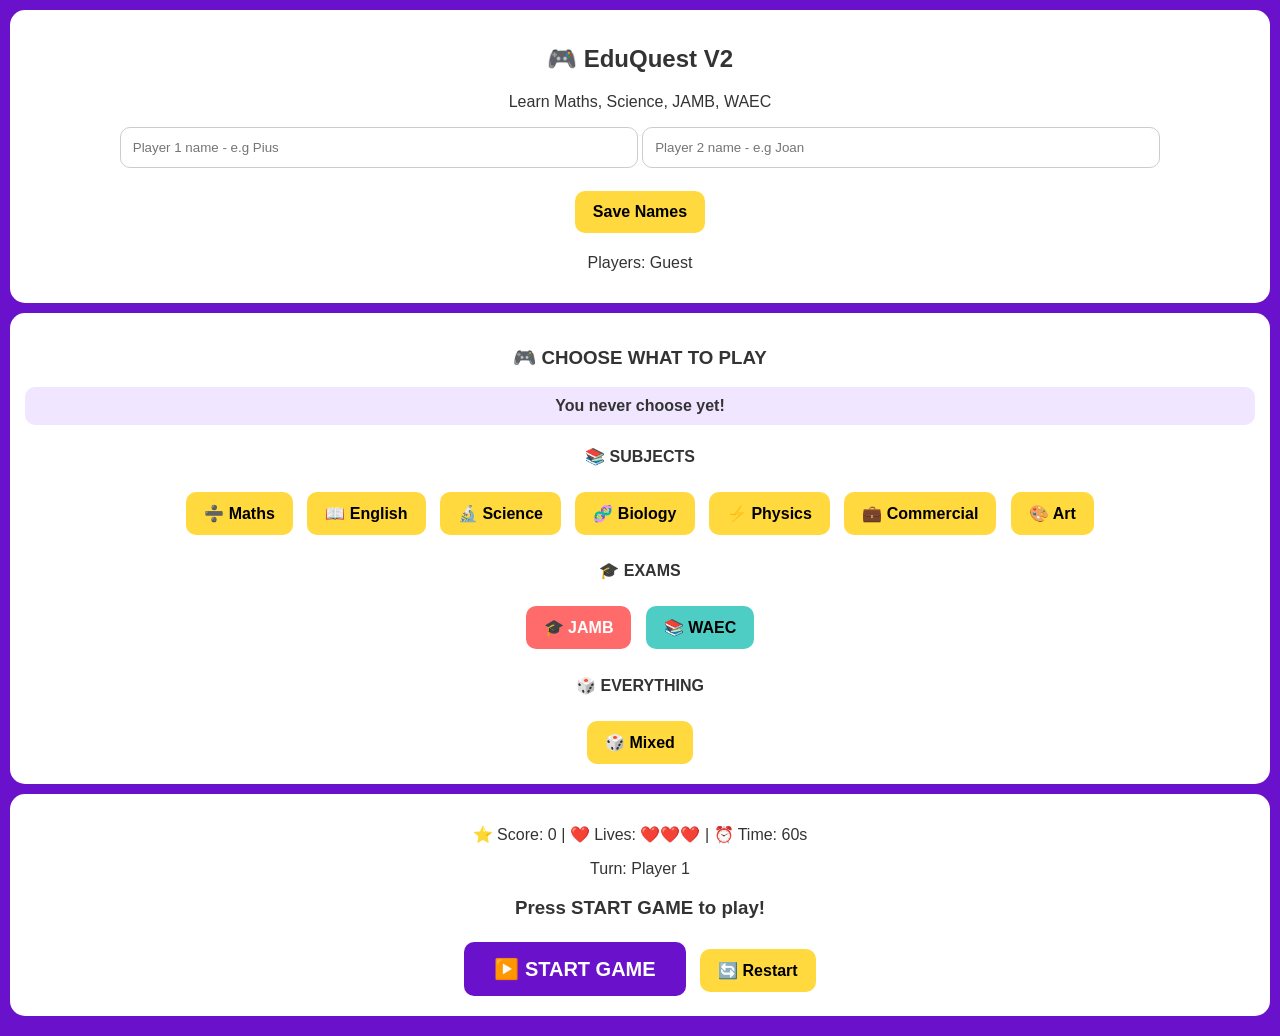
==== index.html @ 866de690 "EduQuest V6 Legend Edition - Pius Cyber" ====
<!DOCTYPE html>
<html>
<head>
<meta charset="UTF-8">
<meta name="viewport" content="width=device-width, initial-scale=1">
<title>EduQuest - JAMB WAEC</title>
<style>
body{font-family:Arial;background:#6a11cb;color:#333;margin:0;padding:10px}
.box{background:white;border-radius:15px;padding:15px;margin-bottom:10px;text-align:center}
button{padding:12px 18px;margin:5px;border:none;border-radius:10px;background:#ffd93d;font-weight:bold;cursor:pointer;font-size:16px}
button:active{transform:scale(0.95)}
#options button{display:block;width:100%;background:#eee}
#options button:hover{background:#ffd93d}
input{padding:12px;border-radius:10px;border:1px solid #ccc;width:40%}
</style>
</head>
<body>

<div class="box">
<h2>🎮 EduQuest V2</h2>
<p>Learn Maths, Science, JAMB, WAEC</p>
<input id="player1Name" placeholder="Player 1 name - e.g Pius">
<input id="player2Name" placeholder="Player 2 name - e.g Joan">
<br><br>
<button onclick="saveNames()">Save Names</button>
<p id="playerDisplay">Players: Guest</p>
</div>

<div class="box">
<h3>🎮 CHOOSE WHAT TO PLAY</h3>
<p id="modeDisplay" style="background:#f0e6ff;padding:10px;border-radius:10px;font-weight:bold;">You never choose yet!</p>
<h4>📚 SUBJECTS</h4>
<button onclick="setMode('maths')">➗ Maths</button>
<button onclick="setMode('english')">📖 English</button>
<button onclick="setMode('science')">🔬 Science</button>
<button onclick="setMode('biology')">🧬 Biology</button>
<button onclick="setMode('physics')">⚡ Physics</button>
<button onclick="setMode('commercial')">💼 Commercial</button>
<button onclick="setMode('art')">🎨 Art</button>
<h4>🎓 EXAMS</h4>
<button onclick="setMode('jamb')" style="background:#ff6b6b;color:white;">🎓 JAMB</button>
<button onclick="setMode('waec')" style="background:#4ecdc4;">📚 WAEC</button>
<h4>🎲 EVERYTHING</h4>
<button onclick="setMode('mixed')">🎲 Mixed</button>
</div>

<div class="box">
<p>⭐ Score: <span id="score">0</span> | ❤️ Lives: <span id="lives">❤️❤️❤️</span> | ⏰ Time: <span id="time">60s</span></p>
<p id="turnInfo">Turn: Player 1</p>
<h3 id="question">Press START GAME to play!</h3>
<div id="options"></div>
<p id="feedback"></p>
<p id="fact"></p>
<p id="gameOver" style="font-weight:bold;color:red;"></p>
<button onclick="startGame()" style="background:#6a11cb;color:white;font-size:20px;padding:15px 30px;">▶️ START GAME</button>
<button onclick="location.reload()">🔄 Restart</button>
</div>

<script>
let mode="mixed", score=0, lives=3, timeLeft=60, timer=null, currentAnswer=null, player="Guest", player2="Player 2";

let bank={
maths:null,
english:[{q:"Past tense of 'go'?",opts:["Went","Goed","Gone","Going"],ans:"Went"}],
science:[{q:"What planet is Red Planet?",opts:["Mars","Venus","Jupiter","Saturn"],ans:"Mars"},{q:"Water formula?",opts:["H2O","CO2","O2","NaCl"],ans:"H2O"}],
biology:[{q:"Powerhouse of cell?",opts:["Mitochondria","Nucleus","Ribosome","Golgi"],ans:"Mitochondria"}],
physics:[{q:"Unit of Force?",opts:["Newton","Watt","Joule","Volt"],ans:"Newton"}],
commercial:[{q:"What is Profit?",opts:["Selling - Cost","Cost - Selling","Cost + Selling","Tax"],ans:"Selling - Cost"}],
art:[{q:"Who painted Mona Lisa?",opts:["Da Vinci","Picasso","Van Gogh","Rembrandt"],ans:"Da Vinci"}],
jamb:[{q:"[JAMB] What is 2 + 2 x 3?",opts:["8","10","12","6"],ans:"8"},{q:"[JAMB] Synonym of Happy?",opts:["Joyful","Sad","Angry","Tired"],ans:"Joyful"},{q:"[JAMB] Capital of Lagos State?",opts:["Ikeja","Lekki","Abuja","Ibadan"],ans:"Ikeja"}],
waec:[{q:"[WAEC] Capital of Nigeria?",opts:["Abuja","Lagos","Kano","Enugu"],ans:"Abuja"},{q:"[WAEC] 10% of 200?",opts:["20","10","30","40"],ans:"20"},{q:"[WAEC] Water formula?",opts:["H2O","CO2","O2","NaCl"],ans:"H2O"}]
};

function saveNames(){
let p1=document.getElementById("player1Name").value.trim();
let p2=document.getElementById("player2Name").value.trim();
if(p1) player=p1;
if(p2) player2=p2;
document.getElementById("playerDisplay").textContent="Players: "+player+" vs "+player2;
alert("Saved! "+player+" vs "+player2);
}

function setMode(m){
mode=m;
document.getElementById("modeDisplay").textContent="You choose: "+m.toUpperCase()+" - Press START GAME now!";
alert("You choose "+m.toUpperCase()+"\nNow press START GAME!");
}

function startGame(){
score=0; lives=3; timeLeft=60;
document.getElementById("score").textContent=score;
document.getElementById("lives").textContent="❤️❤️❤️";
document.getElementById("gameOver").textContent="";
document.getElementById("feedback").textContent="";
clearInterval(timer);
timer=setInterval(()=>{
timeLeft--;
document.getElementById("time").textContent=timeLeft+"s";
if(timeLeft<=0){clearInterval(timer); document.getElementById("gameOver").textContent="Time up! "+player+", Final Score: "+score;}
},1000);
nextQuestion();
}

function nextQuestion(){
let chosen=mode;
if(mode==="mixed"){
let keys=["science","biology","english","physics","commercial","art","jamb","waec","maths"];
chosen=keys[Math.floor(Math.random()*keys.length)];
}
if(chosen==="maths"){
let a=Math.floor(Math.random()*10)+1, b=Math.floor(Math.random()*10)+1;
let ans=a+b;
document.getElementById("question").textContent="[MATHS] What is "+a+" + "+b+" = ?";
showOptions([ans,ans+2,ans-2,ans+5],ans);
}else{
let arr=bank[chosen];
let qData=arr[Math.floor(Math.random()*arr.length)];
document.getElementById("question").textContent=qData.q;
showOptions(qData.opts,qData.ans);
}
}

function showOptions(opts,ans){
currentAnswer=ans;
let html="";
let shuffled=[...opts].sort(()=>Math.random()-0.5);
shuffled.forEach(o=>{
html+="<button onclick=\"checkAnswer('"+o+"')\">"+o+"</button>";
});
document.getElementById("options").innerHTML=html;
}

function checkAnswer(ans){
if(String(ans)===String(currentAnswer)){
score+=10;
document.getElementById("feedback").textContent="Correct "+player+"! +10 🎉";
}else{
lives--;
document.getElementById("feedback").textContent="Wrong! Answer is "+currentAnswer;
document.getElementById("lives").textContent="❤️".repeat(lives);
if(lives<=0){clearInterval(timer); document.getElementById("gameOver").textContent="Game Over! "+player+", Score: "+score; return;}
}
document.getElementById("score").textContent=score;
setTimeout(nextQuestion,800);
}
</script>
</body>
</html>
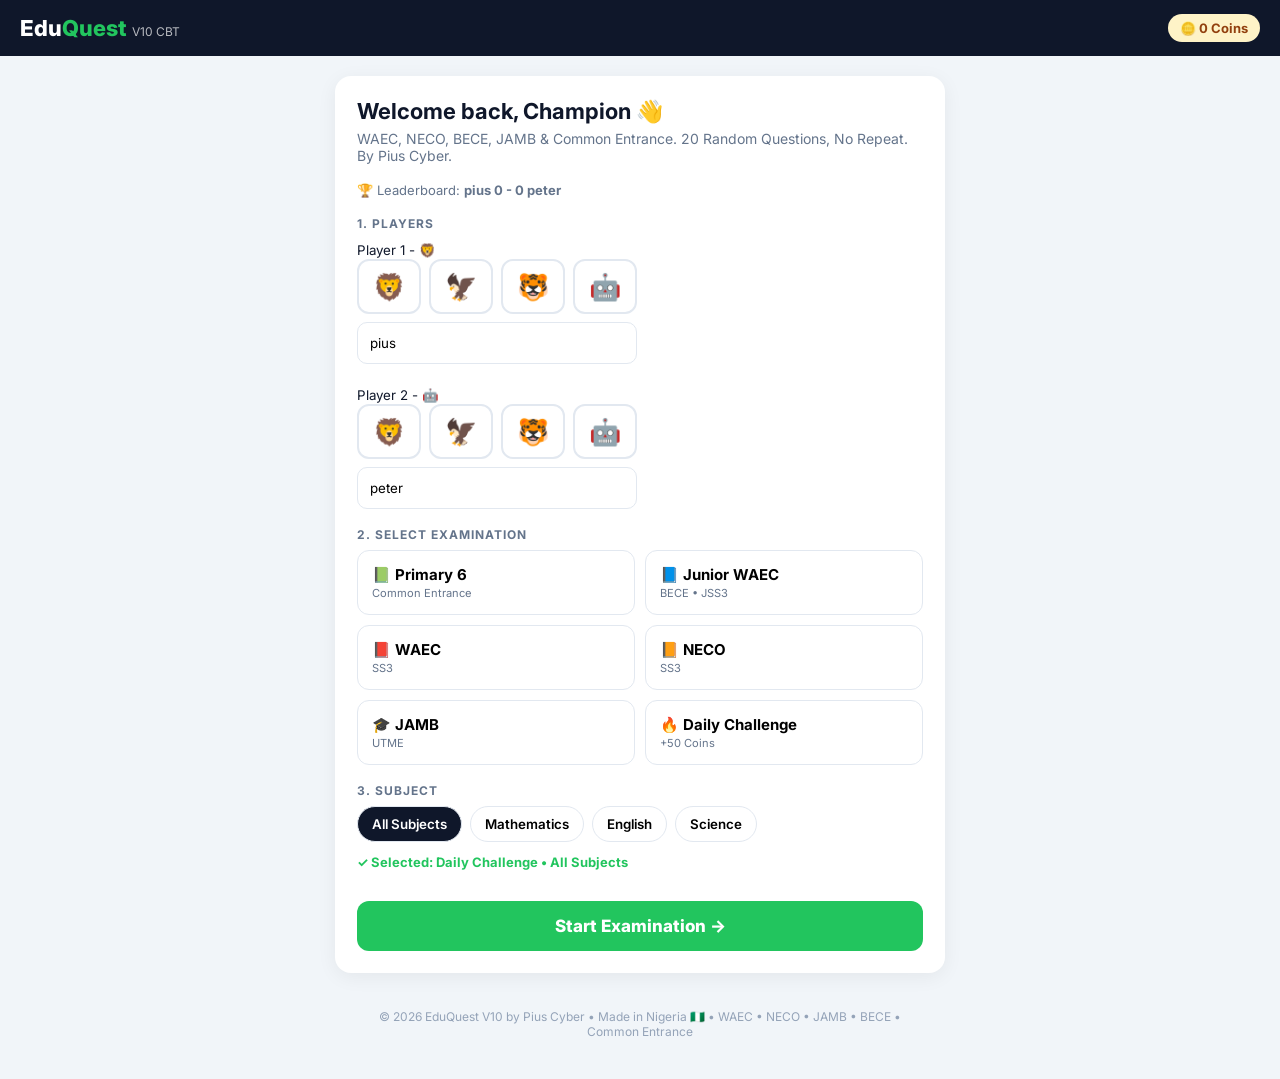
==== commit 4f1439c3: "Update print statement from 'Hello' to 'Goodbye'" ====
--- a/index.html
+++ b/index.html
@@ -1,148 +1,133 @@
 <!DOCTYPE html>
 <html>
 <head>
-<meta charset="UTF-8">
 <meta name="viewport" content="width=device-width, initial-scale=1">
-<title>EduQuest - JAMB WAEC</title>
+<title>EduQuest V10 | Professional CBT - By Pius Cyber</title>
+<link href="https://fonts.googleapis.com/css2?family=Inter:wght@400;600;800&display=swap" rel="stylesheet">
 <style>
-body{font-family:Arial;background:#6a11cb;color:#333;margin:0;padding:10px}
-.box{background:white;border-radius:15px;padding:15px;margin-bottom:10px;text-align:center}
-button{padding:12px 18px;margin:5px;border:none;border-radius:10px;background:#ffd93d;font-weight:bold;cursor:pointer;font-size:16px}
-button:active{transform:scale(0.95)}
-#options button{display:block;width:100%;background:#eee}
-#options button:hover{background:#ffd93d}
-input{padding:12px;border-radius:10px;border:1px solid #ccc;width:40%}
+*{box-sizing:border-box;font-family:'Inter',Arial,sans-serif}
+body{margin:0;background:#F1F5F9;color:#0F172A}
+header{background:#0F172A;color:white;padding:14px 20px;display:flex;justify-content:space-between;align-items:center;position:sticky;top:0}
+.logo{font-weight:800;font-size:22px} .logo span{color:#22C55E}
+.coin{background:#FEF3C7;color:#92400E;padding:6px 12px;border-radius:20px;font-weight:700;font-size:13px}
+.wrap{max-width:640px;margin:20px auto;padding:0 15px}
+.card{background:white;border-radius:16px;padding:22px;box-shadow:0 4px 20px rgba(0,0,0,0.06);margin-bottom:16px}
+h2{margin:0 0 6px;font-size:22px} p.sub{color:#64748B;margin:0 0 18px;font-size:14px}
+.label{font-size:12px;font-weight:700;letter-spacing:1px;color:#64748B;text-transform:uppercase;margin:18px 0 8px}
+.grid{display:grid;grid-template-columns:1fr 1fr;gap:10px}
+.examBtn{border:1px solid #E2E8F0;background:white;padding:14px;border-radius:12px;text-align:left;cursor:pointer}
+.examBtn b{display:block;font-size:15px} .examBtn small{color:#64748B}
+.examBtn.active{border:2px solid #22C55E;background:#F0FDF4}
+.avatarRow{display:flex;gap:8px}
+.avatar{font-size:26px;padding:10px 14px;border:2px solid #E2E8F0;border-radius:12px;background:white;cursor:pointer}
+input{width:100%;padding:12px;border:1px solid #E2E8F0;border-radius:10px;margin-top:8px}
+.subjectBtn{padding:9px 14px;border-radius:20px;border:1px solid #E2E8F0;background:white;cursor:pointer;font-weight:600}
+.subjectBtn.active{background:#0F172A;color:white}
+.startBtn{width:100%;padding:15px;background:#22C55E;color:white;border:none;border-radius:12px;font-size:17px;font-weight:800;cursor:pointer;margin-top:18px}
+.topBar{display:flex;justify-content:space-between;font-weight:700;font-size:14px;background:#0F172A;color:white;padding:12px 16px;border-radius:12px}
+.progress{height:8px;background:#E2E8F0;border-radius:10px;overflow:hidden;margin:14px 0}
+.progress div{height:100%;background:#22C55E;width:0%;transition:0.3s}
+#q{font-size:20px;font-weight:700;line-height:1.4}
+.opt{display:block;width:100%;padding:14px;background:#F8FAFC;border:1.5px solid #CBD5E1;border-radius:12px;margin:8px 0;text-align:left;cursor:pointer;font-size:16px;font-weight:600;color:#0F172A}
+.opt:hover{border-color:#0F172A;background:white}
+.toolBtn{padding:10px 14px;border-radius:10px;border:1px solid #E2E8F0;background:white;font-weight:700;cursor:pointer}
+.shareBtn{width:100%;padding:14px;background:#25D366;color:white;border:none;border-radius:12px;font-weight:800;cursor:pointer}
+.againBtn{width:100%;padding:14px;background:#0F172A;color:white;border:none;border-radius:12px;font-weight:800;cursor:pointer;margin-top:10px}
+.badge{display:inline-block;background:#DCFCE7;color:#166534;padding:6px 12px;border-radius:20px;font-weight:700;font-size:13px}
+.footer{text-align:center;color:#94A3B8;font-size:12px;padding:20px}
 </style>
 </head>
 <body>
-
-<div class="box">
-<h2>🎮 EduQuest V2</h2>
-<p>Learn Maths, Science, JAMB, WAEC</p>
-<input id="player1Name" placeholder="Player 1 name - e.g Pius">
-<input id="player2Name" placeholder="Player 2 name - e.g Joan">
-<br><br>
-<button onclick="saveNames()">Save Names</button>
-<p id="playerDisplay">Players: Guest</p>
+<header><div class="logo">Edu<span>Quest</span> <small style="font-weight:400;font-size:12px;opacity:0.7">V10 CBT</small></div><div class="coin">🪙 <span id="coins">0</span> Coins</div></header>
+<div class="wrap">
+<div class="card" id="setup">
+<h2>Welcome back, Champion 👋</h2>
+<p class="sub">WAEC, NECO, BECE, JAMB & Common Entrance. 20 Random Questions, No Repeat. By Pius Cyber.</p>
+<p style="font-size:13px;color:#64748B">🏆 Leaderboard: <b id="board"></b></p>
+<div class="label">1. Players</div>
+<div style="display:flex;gap:20px;flex-wrap:wrap">
+<div><small>Player 1 - <span id="av1">🦁</span></small><div class="avatarRow"><button class="avatar" onclick="pickAvatar(1,'🦁',this)">🦁</button><button class="avatar" onclick="pickAvatar(1,'🦅',this)">🦅</button><button class="avatar" onclick="pickAvatar(1,'🐯',this)">🐯</button><button class="avatar" onclick="pickAvatar(1,'🤖',this)">🤖</button></div><input id="p1" value="pius"></div>
+<div><small>Player 2 - <span id="av2">🤖</span></small><div class="avatarRow"><button class="avatar" onclick="pickAvatar(2,'🦁',this)">🦁</button><button class="avatar" onclick="pickAvatar(2,'🦅',this)">🦅</button><button class="avatar" onclick="pickAvatar(2,'🐯',this)">🐯</button><button class="avatar" onclick="pickAvatar(2,'🤖',this)">🤖</button></div><input id="p2" value="peter"></div>
 </div>
-
-<div class="box">
-<h3>🎮 CHOOSE WHAT TO PLAY</h3>
-<p id="modeDisplay" style="background:#f0e6ff;padding:10px;border-radius:10px;font-weight:bold;">You never choose yet!</p>
-<h4>📚 SUBJECTS</h4>
-<button onclick="setMode('maths')">➗ Maths</button>
-<button onclick="setMode('english')">📖 English</button>
-<button onclick="setMode('science')">🔬 Science</button>
-<button onclick="setMode('biology')">🧬 Biology</button>
-<button onclick="setMode('physics')">⚡ Physics</button>
-<button onclick="setMode('commercial')">💼 Commercial</button>
-<button onclick="setMode('art')">🎨 Art</button>
-<h4>🎓 EXAMS</h4>
-<button onclick="setMode('jamb')" style="background:#ff6b6b;color:white;">🎓 JAMB</button>
-<button onclick="setMode('waec')" style="background:#4ecdc4;">📚 WAEC</button>
-<h4>🎲 EVERYTHING</h4>
-<button onclick="setMode('mixed')">🎲 Mixed</button>
+<div class="label">2. Select Examination</div>
+<div class="grid">
+<button class="examBtn" onclick="setExam('primary',this)"><b>📗 Primary 6</b><small>Common Entrance</small></button>
+<button class="examBtn" onclick="setExam('junior',this)"><b>📘 Junior WAEC</b><small>BECE • JSS3</small></button>
+<button class="examBtn" onclick="setExam('waec',this)"><b>📕 WAEC</b><small>SS3</small></button>
+<button class="examBtn" onclick="setExam('neco',this)"><b>📙 NECO</b><small>SS3</small></button>
+<button class="examBtn" onclick="setExam('jamb',this)"><b>🎓 JAMB</b><small>UTME</small></button>
+<button class="examBtn" onclick="setExam('daily',this)"><b>🔥 Daily Challenge</b><small>+50 Coins</small></button>
 </div>
-
-<div class="box">
-<p>⭐ Score: <span id="score">0</span> | ❤️ Lives: <span id="lives">❤️❤️❤️</span> | ⏰ Time: <span id="time">60s</span></p>
-<p id="turnInfo">Turn: Player 1</p>
-<h3 id="question">Press START GAME to play!</h3>
-<div id="options"></div>
-<p id="feedback"></p>
-<p id="fact"></p>
-<p id="gameOver" style="font-weight:bold;color:red;"></p>
-<button onclick="startGame()" style="background:#6a11cb;color:white;font-size:20px;padding:15px 30px;">▶️ START GAME</button>
-<button onclick="location.reload()">🔄 Restart</button>
+<div class="label">3. Subject</div>
+<div style="display:flex;gap:8px;flex-wrap:wrap"><button class="subjectBtn active" onclick="setSub('Mixed',this)">All Subjects</button><button class="subjectBtn" onclick="setSub('Maths',this)">Mathematics</button><button class="subjectBtn" onclick="setSub('English',this)">English</button><button class="subjectBtn" onclick="setSub('Science',this)">Science</button></div>
+<p id="modeTxt" style="font-size:13px;color:#22C55E;font-weight:700;margin-top:12px">✓ Selected: Daily Challenge • All Subjects</p>
+<button class="startBtn" onclick="startGame()">Start Examination →</button>
 </div>
-
+<div class="card" id="game" style="display:none">
+<div class="topBar"><span id="topInfo"></span><span>⏰ <span id="timer">60</span></span></div>
+<div class="progress"><div id="prog"></div></div>
+<p style="display:flex;justify-content:space-between;font-size:13px;color:#64748B"><span>❤️ Lives: <b id="lives">3</b></span><span>Score: <b id="score">0</b></span><span>Turn: <b id="turnTxt"></b></span></p>
+<p id="q"></p><div id="opts"></div>
+<div style="display:flex;gap:8px;margin-top:12px"><button class="toolBtn" onclick="buyLife()">🪙 Buy Life (30)</button><button class="toolBtn" onclick="use5050()">⚡ 50/50 (10)</button></div>
+</div>
+<div class="card" id="over" style="display:none;text-align:center">
+<span class="badge" id="examBadge">RESULT</span>
+<h2 style="margin-top:14px">Examination Complete</h2>
+<p id="finalScore" style="font-size:16px"></p>
+<p id="examResult" style="font-weight:800;font-size:18px"></p>
+<p id="gradeDetail" style="color:#64748B;font-size:14px"></p>
+<button class="shareBtn" onclick="shareScore()">📱 Share Result on WhatsApp</button>
+<button class="againBtn" onclick="location.reload()">↺ Take Another Exam</button>
+</div>
+<div class="footer">© 2026 EduQuest V10 by Pius Cyber • Made in Nigeria 🇳🇬 • WAEC • NECO • JAMB • BECE • Common Entrance</div>
+</div>
 <script>
-let mode="mixed", score=0, lives=3, timeLeft=60, timer=null, currentAnswer=null, player="Guest", player2="Player 2";
-
-let bank={
-maths:null,
-english:[{q:"Past tense of 'go'?",opts:["Went","Goed","Gone","Going"],ans:"Went"}],
-science:[{q:"What planet is Red Planet?",opts:["Mars","Venus","Jupiter","Saturn"],ans:"Mars"},{q:"Water formula?",opts:["H2O","CO2","O2","NaCl"],ans:"H2O"}],
-biology:[{q:"Powerhouse of cell?",opts:["Mitochondria","Nucleus","Ribosome","Golgi"],ans:"Mitochondria"}],
-physics:[{q:"Unit of Force?",opts:["Newton","Watt","Joule","Volt"],ans:"Newton"}],
-commercial:[{q:"What is Profit?",opts:["Selling - Cost","Cost - Selling","Cost + Selling","Tax"],ans:"Selling - Cost"}],
-art:[{q:"Who painted Mona Lisa?",opts:["Da Vinci","Picasso","Van Gogh","Rembrandt"],ans:"Da Vinci"}],
-jamb:[{q:"[JAMB] What is 2 + 2 x 3?",opts:["8","10","12","6"],ans:"8"},{q:"[JAMB] Synonym of Happy?",opts:["Joyful","Sad","Angry","Tired"],ans:"Joyful"},{q:"[JAMB] Capital of Lagos State?",opts:["Ikeja","Lekki","Abuja","Ibadan"],ans:"Ikeja"}],
-waec:[{q:"[WAEC] Capital of Nigeria?",opts:["Abuja","Lagos","Kano","Enugu"],ans:"Abuja"},{q:"[WAEC] 10% of 200?",opts:["20","10","30","40"],ans:"20"},{q:"[WAEC] Water formula?",opts:["H2O","CO2","O2","NaCl"],ans:"H2O"}]
+let coins=parseInt(localStorage.getItem('eq_coins')||'0');
+let wins=JSON.parse(localStorage.getItem('eq_wins')||'{"pius":0,"peter":0}');
+let av1='🦁',av2='🤖',mode='daily',subject='Mixed',lives=3,qIndex=0,timeLeft=60,timerInt,currentQ,turn=1,scores={1:0,2:0};
+let shuffledQueue=[],totalQ=0,QUESTIONS_PER_EXAM=20;
+document.getElementById('coins').innerText=coins;
+document.getElementById('board').innerText='pius '+(wins.pius||0)+' - '+(wins.peter||0)+' peter';
+function sound(t){try{let c=new (window.AudioContext||window.webkitAudioContext)();let o=c.createOscillator();o.connect(c.destination);o.frequency.value=t=='good'?880:200;o.start();setTimeout(()=>o.stop(),t=='good'?250:400);}catch(e){}}
+function pickAvatar(p,a,el){if(p==1){av1=a;document.getElementById('av1').innerText=a;}else{av2=a;document.getElementById('av2').innerText=a;}sound('good');}
+function setExam(m,el){mode=m;document.querySelectorAll('.examBtn').forEach(b=>b.classList.remove('active'));if(el)el.classList.add('active');document.getElementById('modeTxt').innerText='✓ Selected: '+m.toUpperCase()+' • '+subject;sound('good');}
+function setSub(s,el){subject=s;document.querySelectorAll('.subjectBtn').forEach(b=>b.classList.remove('active'));if(el)el.classList.add('active');document.getElementById('modeTxt').innerText='✓ Selected: '+mode.toUpperCase()+' • '+s;sound('good');}
+function saveCoins(){localStorage.setItem('eq_coins',coins);document.getElementById('coins').innerText=coins;}
+// BIG BANK - 30+ QUESTIONS PER EXAM
+let Q={
+primary:[
+{q:"5 + 7 = ?",a:["10","12","13","11"],c:1,sub:"Maths"},{q:"9 - 4 = ?",a:["5","6","4","3"],c:0,sub:"Maths"},{q:"3 x 4 = ?",a:["10","12","14","7"],c:1,sub:"Maths"},{q:"20 / 4 = ?",a:["4","5","6","2"],c:1,sub:"Maths"},{q:"Capital of Nigeria?",a:["Lagos","Abuja","Enugu","Kano"],c:1,sub:"English"},{q:"Animal says 'meow'?",a:["Dog","Cat","Goat","Cow"],c:1,sub:"Science"},{q:"Days in a week?",a:["5","6","7","8"],c:2,sub:"Maths"},{q:"First letter of alphabet?",a:["B","A","C","D"],c:1,sub:"English"},{q:"Colour of Nigerian flag?",a:["Green White Green","Red White","Blue White","Green Yellow"],c:0,sub:"Science"},{q:"Dog has how many legs?",a:["2","3","4","6"],c:2,sub:"Science"},{q:"Opposite of 'Hot'?",a:["Warm","Cold","Big","Fast"],c:1,sub:"English"},{q:"10 + 15 = ?",a:["20","25","30","15"],c:1,sub:"Maths"},{q:"6 x 6 = ?",a:["36","30","32","42"],c:0,sub:"Maths"},{q:"100 - 25 = ?",a:["65","75","85","70"],c:1,sub:"Maths"},{q:"Which is a fruit?",a:["Carrot","Mango","Cabbage","Potato"],c:1,sub:"Science"},{q:"Plural of 'Boy'?",a:["Boys","Boyses","Boyes","Boies"],c:0,sub:"English"},{q:"How many months in a year?",a:["10","11","12","13"],c:2,sub:"Maths"},{q:"Sun rises from?",a:["West","East","North","South"],c:1,sub:"Science"},{q:"Opposite of 'Big'?",a:["Large","Small","Tall","Wide"],c:1,sub:"English"},{q:"50 + 50 = ?",a:["90","100","110","80"],c:1,sub:"Maths"},{q:"Which animal flies?",a:["Dog","Bird","Cat","Fish"],c:1,sub:"Science"},{q:"Past tense of 'Eat'?",a:["Eated","Ate","Eaten","Eating"],c:1,sub:"English"},{q:"7 + 8 = ?",a:["14","15","16","13"],c:1,sub:"Maths"},{q:"Colour of banana?",a:["Red","Yellow","Blue","Black"],c:1,sub:"Science"},{q:"What is 2 + 2 + 2?",a:["4","6","8","5"],c:1,sub:"Maths"},{q:"First month of year?",a:["February","January","March","December"],c:1,sub:"English"},{q:"How many hours in a day?",a:["12","24","48","36"],c:1,sub:"Science"},{q:"9 x 3 = ?",a:["27","24","21","30"],c:0,sub:"Maths"},{q:"Which is vowel?",a:["B","C","A","D"],c:2,sub:"English"},{q:"Water is?",a:["Solid","Liquid","Gas","None"],c:1,sub:"Science"}
+],
+junior:[
+{q:"2x + 4 = 10, x = ?",a:["2","3","4","5"],c:1,sub:"Maths"},{q:"Past tense of 'go'?",a:["Goed","Went","Gone","Going"],c:1,sub:"English"},{q:"Symbol for water?",a:["CO2","H2O","O2","NaCl"],c:1,sub:"Science"},{q:"Largest state by area?",a:["Lagos","Kano","Niger","Borno"],c:2,sub:"English"},{q:"15% of 200?",a:["20","30","25","15"],c:1,sub:"Maths"},{q:"Photosynthesis in?",a:["Root","Leaf","Stem","Flower"],c:1,sub:"Science"},{q:"7² = ?",a:["14","49","21","77"],c:1,sub:"Maths"},{q:"Plural of 'woman'?",a:["Womans","Women","Womens","Womanes"],c:1,sub:"English"},{q:"Closest planet to sun?",a:["Venus","Mercury","Mars","Earth"],c:1,sub:"Science"},{q:"100 - 37 = ?",a:["63","73","67","53"],c:0,sub:"Maths"},{q:"Synonym of 'Brave'?",a:["Coward","Fearless","Weak","Sad"],c:1,sub:"English"},{q:"Gas we breathe in?",a:["Carbon Dioxide","Oxygen","Nitrogen","Smoke"],c:1,sub:"Science"},{q:"Solve: 3x = 21, x = ?",a:["6","7","8","9"],c:1,sub:"Maths"},{q:"Opposite of 'Ancient'?",a:["Old","Modern","Past","Early"],c:1,sub:"English"},{q:"Which is a prime number?",a:["4","6","7","8"],c:2,sub:"Maths"},{q:"Largest ocean?",a:["Atlantic","Indian","Pacific","Arctic"],c:2,sub:"Science"},{q:"Correct spelling?",a:["Recieve","Receive","Recive","Receve"],c:1,sub:"English"},{q:"What is 12²?",a:["124","144","132","120"],c:1,sub:"Maths"},{q:"Force unit?",a:["Joule","Newton","Watt","Volt"],c:1,sub:"Science"},{q:"Past tense of 'Buy'?",a:["Buyed","Bought","Buying","Buys"],c:1,sub:"English"},{q:"What is 2/3 of 12?",a:["6","8","9","4"],c:1,sub:"Maths"},{q:"Capital of Ghana?",a:["Accra","Lagos","Kumasi","Abuja"],c:0,sub:"English"},{q:"Which gas do plants need?",a:["Oxygen","Carbon Dioxide","Nitrogen","Hydrogen"],c:1,sub:"Science"},{q:"LCM of 4 and 6?",a:["8","12","10","24"],c:1,sub:"Maths"},{q:"Synonym of 'Happy'?",a:["Sad","Joyful","Angry","Tired"],c:1,sub:"English"},{q:"Human body temperature?",a:["37°C","40°C","30°C","25°C"],c:0,sub:"Science"},{q:"What is 5! (5 factorial)?",a:["20","60","120","100"],c:2,sub:"Maths"},{q:"Antonym of 'Rich'?",a:["Poor","Big","Tall","Happy"],c:0,sub:"English"},{q:"Chemical symbol for Gold?",a:["Ag","Au","Gd","Go"],c:1,sub:"Science"},{q:"What is 81 / 9?",a:["8","9","7","11"],c:1,sub:"Maths"}
+],
+waec:[
+{q:"x + 5 = 12, x = ?",a:["5","6","7","8"],c:2,sub:"Maths"},{q:"She ___ to school yesterday.",a:["go","goes","went","gone"],c:2,sub:"English"},{q:"Organ pumps blood?",a:["Liver","Lung","Heart","Kidney"],c:2,sub:"Science"},{q:"3² + 4² = ?",a:["25","12","20","7"],c:0,sub:"Maths"},{q:"Antonym of 'Brave'?",a:["Bold","Coward","Strong","Fearless"],c:1,sub:"English"},{q:"Force = ?",a:["Mass x Speed","Mass x Acceleration","Mass + Speed","Mass / Time"],c:1,sub:"Science"},{q:"5x = 35, x = ?",a:["5","6","7","8"],c:2,sub:"Maths"},{q:"Correct spelling",a:["Occassion","Occasion","Ocasion","Occason"],c:1,sub:"English"},{q:"Formula for Salt?",a:["H2O","NaCl","CO2","O2"],c:1,sub:"Science"},{q:"12 x 8 = ?",a:["86","96","106","88"],c:1,sub:"Maths"},{q:"'He is ___ honest man'",a:["a","an","the","some"],c:1,sub:"English"},{q:"Organ filters blood?",a:["Heart","Liver","Kidney","Lung"],c:2,sub:"Science"},{q:"Solve: 2x - 3 = 7",a:["4","5","6","3"],c:1,sub:"Maths"},{q:"Synonym of 'Abundant'?",a:["Scarce","Plentiful","Small","Rare"],c:1,sub:"English"},{q:"Speed = ?",a:["Distance/Time","Time/Distance","Distance x Time","Mass/Time"],c:0,sub:"Science"},{q:"Square root of 625?",a:["15","25","35","20"],c:1,sub:"Maths"},{q:"Past tense of 'Teach'?",a:["Teached","Taught","Teaching","Teaches"],c:1,sub:"English"},{q:"Which is acid?",a:["NaOH","HCl","NaCl","Water"],c:1,sub:"Science"},{q:"If y = 3x + 2, x=2, y=?",a:["6","8","10","5"],c:1,sub:"Maths"},{q:"Opposite of 'Expand'?",a:["Grow","Contract","Increase","Extend"],c:1,sub:"English"},{q:"Energy unit?",a:["Watt","Joule","Volt","Ampere"],c:1,sub:"Science"},{q:"What is 15% of 300?",a:["30","45","50","35"],c:1,sub:"Maths"},{q:"Choose correct: '___ going to school'",a:["Their","They're","There","Thier"],c:1,sub:"English"},{q:"Photosynthesis produces?",a:["CO2","Oxygen","Nitrogen","Hydrogen"],c:1,sub:"Science"},{q:"What is 10³?",a:["100","1000","10000","30"],c:1,sub:"Maths"},{q:"Nigeria independence year?",a:["1960","1963","1970","1959"],c:0,sub:"English"},{q:"Which is a mammal?",a:["Shark","Dog","Lizard","Frog"],c:1,sub:"Science"},{q:"Simplify: 4(2x+3)",a:["8x+12","8x+3","6x+12","8x+7"],c:0,sub:"Maths"},{q:"Antonym of 'Generous'?",a:["Kind","Stingy","Nice","Rich"],c:1,sub:"English"},{q:"Boiling point of water?",a:["90°C","100°C","80°C","120°C"],c:1,sub:"Science"}
+],
+neco:[
+{q:"2/4 simplest form?",a:["1/2","2/2","1/4","2/3"],c:0,sub:"Maths"},{q:"'He is ___ honest man'",a:["a","an","the","some"],c:1,sub:"English"},{q:"Powerhouse of cell?",a:["Nucleus","Mitochondria","Ribosome","Golgi"],c:1,sub:"Science"},{q:"Nigeria independence?",a:["1960","1963","1970","1959"],c:0,sub:"English"},{q:"√144 = ?",a:["11","12","14","16"],c:1,sub:"Maths"},{q:"Gas plants absorb?",a:["Oxygen","Carbon Dioxide","Nitrogen","Hydrogen"],c:1,sub:"Science"},{q:"15 x 3 = ?",a:["35","45","55","40"],c:1,sub:"Maths"},{q:"Past tense of 'write'?",a:["Writed","Wrote","Written","Writing"],c:1,sub:"English"},{q:"Boiling point water?",a:["90°C","100°C","80°C","120°C"],c:1,sub:"Science"},{q:"81 / 9 = ?",a:["8","9","7","11"],c:1,sub:"Maths"},{q:"Opposite of 'Rich'?",a:["Poor","Big","Tall","Happy"],c:0,sub:"English"},{q:"Which is mammal?",a:["Shark","Dog","Lizard","Frog"],c:1,sub:"Science"},{q:"What is 7 x 9?",a:["63","56","72","60"],c:0,sub:"Maths"},{q:"Synonym of 'Fast'?",a:["Slow","Quick","Late","Weak"],c:1,sub:"English"},{q:"Chemical symbol for Iron?",a:["Ir","Fe","In","Io"],c:1,sub:"Science"},{q:"What is 20²?",a:["200","400","40","2000"],c:1,sub:"Maths"},{q:"Correct: 'She ___ beautiful'",a:["are","is","were","be"],c:1,sub:"English"},{q:"Which planet is red?",a:["Venus","Mars","Jupiter","Saturn"],c:1,sub:"Science"},{q:"Solve: x + 9 = 20",a:["9","11","10","12"],c:1,sub:"Maths"},{q:"Plural of 'Child'?",a:["Childs","Children","Childes","Childrens"],c:1,sub:"English"},{q:"H2O is?",a:["Salt","Water","Oxygen","Fire"],c:1,sub:"Science"},{q:"What is 1000 / 10?",a:["10","100","1000","50"],c:1,sub:"Maths"},{q:"Antonym of 'Love'?",a:["Like","Hate","Enjoy","Care"],c:1,sub:"English"},{q:"Which organ helps breathing?",a:["Heart","Lung","Liver","Kidney"],c:1,sub:"Science"},{q:"What is 3³?",a:["9","27","18","12"],c:1,sub:"Maths"},{q:"Past tense of 'Sing'?",a:["Singed","Sang","Sung","Singing"],c:1,sub:"English"},{q:"Largest organ in body?",a:["Heart","Skin","Liver","Lung"],c:1,sub:"Science"},{q:"What is 60% of 100?",a:["40","60","50","70"],c:1,sub:"Maths"},{q:"Synonym of 'Brave'?",a:["Coward","Bold","Weak","Sad"],c:1,sub:"English"},{q:"Which gas is in balloon?",a:["Oxygen","Helium","Nitrogen","CO2"],c:1,sub:"Science"}
+],
+jamb:[
+{q:"If log 10=1, log 100=?",a:["1","2","3","10"],c:1,sub:"Maths"},{q:"Nearest to 'Abandon'",a:["Keep","Leave","Hold","Love"],c:1,sub:"English"},{q:"Atomic number Carbon?",a:["4","6","8","12"],c:1,sub:"Science"},{q:"JAMB total score?",a:["200","300","400","500"],c:2,sub:"English"},{q:"Derivative of x²?",a:["x","2x","x²","2"],c:1,sub:"Maths"},{q:"DNA full meaning?",a:["Deoxyribonucleic Acid","Diribonucleic Acid","Deoxy Acid","None"],c:0,sub:"Science"},{q:"2³ = ?",a:["6","8","9","4"],c:1,sub:"Maths"},{q:"Antonym of 'Ancient'?",a:["Old","Modern","Past","Early"],c:1,sub:"English"},{q:"Speed of light?",a:["300,000 km/s","150,000 km/s","100,000 km/s","500,000 km/s"],c:0,sub:"Science"},{q:"If 2x=18, x=?",a:["8","9","10","7"],c:1,sub:"Maths"},{q:"Which is correct?",a:["Their going","They're going","There going","Their go"],c:1,sub:"English"},{q:"H2SO4 is?",a:["Hydrochloric Acid","Sulphuric Acid","Nitric Acid","Acetic Acid"],c:1,sub:"Science"},{q:"Integral of 2x?",a:["x²","2x²","x","2"],c:0,sub:"Maths"},{q:"Synonym of 'Candid'?",a:["Rude","Honest","Proud","Shy"],c:1,sub:"English"},{q:"Which is vector?",a:["Speed","Velocity","Distance","Mass"],c:1,sub:"Science"},{q:"If x²=49, x=?",a:["6","7","8","9"],c:1,sub:"Maths"},{q:"Opposite of 'Expand'?",a:["Grow","Contract","Increase","Extend"],c:1,sub:"English"},{q:"Unit of current?",a:["Volt","Ampere","Ohm","Watt"],c:1,sub:"Science"},{q:"What is 5! ?",a:["20","60","120","100"],c:2,sub:"Maths"},{q:"Choose correct spelling",a:["Accomodation","Accommodation","Accomodotion","Accomadation"],c:1,sub:"English"},{q:"pH of neutral solution?",a:["5","6","7","8"],c:2,sub:"Science"},{q:"Log 1000 = ?",a:["2","3","4","10"],c:1,sub:"Maths"},{q:"Nearest to 'Enormous'?",a:["Tiny","Huge","Small","Little"],c:1,sub:"English"},{q:"Which organ produces insulin?",a:["Liver","Pancreas","Kidney","Heart"],c:1,sub:"Science"},{q:"Solve: 3x+2=14",a:["3","4","5","6"],c:1,sub:"Maths"},{q:"Antonym of 'Scarce'?",a:["Rare","Abundant","Few","Little"],c:1,sub:"English"},{q:"Which is noble gas?",a:["Oxygen","Argon","Nitrogen","Hydrogen"],c:1,sub:"Science"},{q:"What is 0.5 x 0.5?",a:["0.25","0.5","1","0.1"],c:0,sub:"Maths"},{q:"Past participle of 'Break'?",a:["Broke","Broken","Breaking","Breaked"],c:1,sub:"English"},{q:"Force unit?",a:["Joule","Newton","Watt","Volt"],c:1,sub:"Science"}
+],
+daily:[
+{q:"5 x 5 = ?",a:["20","25","30","15"],c:1,sub:"Maths"},{q:"Largest ocean?",a:["Atlantic","Indian","Pacific","Arctic"],c:2,sub:"Science"},{q:"Synonym of Happy?",a:["Sad","Joyful","Angry","Tired"],c:1,sub:"English"},{q:"Capital of Ghana?",a:["Accra","Lagos","Abuja","Kumasi"],c:0,sub:"English"},{q:"100 / 5 = ?",a:["10","20","25","15"],c:1,sub:"Maths"},{q:"Colour of sky?",a:["Green","Blue","Red","Yellow"],c:1,sub:"Science"},{q:"7 + 9 = ?",a:["15","16","17","14"],c:1,sub:"Maths"},{q:"Which animal barks?",a:["Cat","Dog","Goat","Cow"],c:1,sub:"Science"},{q:"Opposite of 'Day'?",a:["Morning","Night","Evening","Noon"],c:1,sub:"English"},{q:"What is 8 x 7?",a:["54","56","48","64"],c:1,sub:"Maths"}
+]
 };
-
-function saveNames(){
-let p1=document.getElementById("player1Name").value.trim();
-let p2=document.getElementById("player2Name").value.trim();
-if(p1) player=p1;
-if(p2) player2=p2;
-document.getElementById("playerDisplay").textContent="Players: "+player+" vs "+player2;
-alert("Saved! "+player+" vs "+player2);
-}
-
-function setMode(m){
-mode=m;
-document.getElementById("modeDisplay").textContent="You choose: "+m.toUpperCase()+" - Press START GAME now!";
-alert("You choose "+m.toUpperCase()+"\nNow press START GAME!");
-}
-
-function startGame(){
-score=0; lives=3; timeLeft=60;
-document.getElementById("score").textContent=score;
-document.getElementById("lives").textContent="❤️❤️❤️";
-document.getElementById("gameOver").textContent="";
-document.getElementById("feedback").textContent="";
-clearInterval(timer);
-timer=setInterval(()=>{
-timeLeft--;
-document.getElementById("time").textContent=timeLeft+"s";
-if(timeLeft<=0){clearInterval(timer); document.getElementById("gameOver").textContent="Time up! "+player+", Final Score: "+score;}
-},1000);
-nextQuestion();
-}
-
-function nextQuestion(){
-let chosen=mode;
-if(mode==="mixed"){
-let keys=["science","biology","english","physics","commercial","art","jamb","waec","maths"];
-chosen=keys[Math.floor(Math.random()*keys.length)];
-}
-if(chosen==="maths"){
-let a=Math.floor(Math.random()*10)+1, b=Math.floor(Math.random()*10)+1;
-let ans=a+b;
-document.getElementById("question").textContent="[MATHS] What is "+a+" + "+b+" = ?";
-showOptions([ans,ans+2,ans-2,ans+5],ans);
-}else{
-let arr=bank[chosen];
-let qData=arr[Math.floor(Math.random()*arr.length)];
-document.getElementById("question").textContent=qData.q;
-showOptions(qData.opts,qData.ans);
-}
-}
-
-function showOptions(opts,ans){
-currentAnswer=ans;
-let html="";
-let shuffled=[...opts].sort(()=>Math.random()-0.5);
-shuffled.forEach(o=>{
-html+="<button onclick=\"checkAnswer('"+o+"')\">"+o+"</button>";
-});
-document.getElementById("options").innerHTML=html;
-}
-
-function checkAnswer(ans){
-if(String(ans)===String(currentAnswer)){
-score+=10;
-document.getElementById("feedback").textContent="Correct "+player+"! +10 🎉";
-}else{
-lives--;
-document.getElementById("feedback").textContent="Wrong! Answer is "+currentAnswer;
-document.getElementById("lives").textContent="❤️".repeat(lives);
-if(lives<=0){clearInterval(timer); document.getElementById("gameOver").textContent="Game Over! "+player+", Score: "+score; return;}
-}
-document.getElementById("score").textContent=score;
-setTimeout(nextQuestion,800);
+function shuffle(arr){let a=[...arr];for(let i=a.length-1;i>0;i--){let j=Math.floor(Math.random()*(i+1));[a[i],a[j]]=[a[j],a[i]];}return a;}
+function getPool(){let b=Q[mode]||Q.daily;let p=subject=='Mixed'?b:b.filter(x=>x.sub==subject);return p.length?p:b;}
+function startGame(){document.getElementById('setup').style.display='none';document.getElementById('game').style.display='block';let pool=getPool();shuffledQueue=shuffle(pool).slice(0,QUESTIONS_PER_EXAM);totalQ=shuffledQueue.length;qIndex=0;scores={1:0,2:0};lives=3;if(mode=='jamb'||mode=='waec'||mode=='neco')timeLeft=600;else if(mode=='junior')timeLeft=300;else if(mode=='primary')timeLeft=180;else timeLeft=60;nextQ();timerInt=setInterval(()=>{timeLeft--;let t=document.getElementById('timer');if(timeLeft>60){let m=Math.floor(timeLeft/60),s=timeLeft%60;t.innerText=m+':'+(s<10?'0':'')+s;}else t.innerText=timeLeft+'s';if(timeLeft<=0)endGame();},1000);}
+function nextQ(){if(qIndex>=shuffledQueue.length){endGame();return;}currentQ=shuffledQueue[qIndex];qIndex++;document.getElementById('prog').style.width=Math.min(100,(qIndex/totalQ)*100)+'%';let n1=document.getElementById('p1').value||'pius',n2=document.getElementById('p2').value||'peter';let curAv=turn==1?av1:av2,curName=turn==1?n1:n2;document.getElementById('topInfo').innerText=curAv+' '+curName+' • '+mode.toUpperCase()+' • Q'+qIndex+'/'+totalQ;document.getElementById('turnTxt').innerText=curAv+' '+curName;document.getElementById('q').innerText='Q'+qIndex+': '+currentQ.q;document.getElementById('score').innerText=scores[turn];document.getElementById('lives').innerText=lives;let h='';currentQ.a.forEach((o,i)=>{h+=`<button class="opt" onclick="answer(${i},this)"><b>${'ABCD'[i]}.</b> ${o}</button>`});document.getElementById('opts').innerHTML=h;}
+function answer(i,btn){if(i==currentQ.c){scores[turn]+=100;coins+=10;saveCoins();sound('good');btn.style.background='#DCFCE7';btn.style.borderColor='#22C55E';}else{lives--;sound('bad');btn.style.background='#FEE2E2';if(lives<=0){endGame();return;}}turn=turn==1?2:1;setTimeout(nextQ,500);}
+function buyLife(){if(coins>=30){coins-=30;lives++;saveCoins();document.getElementById('lives').innerText=lives;sound('good');}else alert('Need 30 coins!');}
+function use5050(){if(coins>=10){coins-=10;saveCoins();let b=document.querySelectorAll('.opt');let w=[];b.forEach((x,idx)=>{if(idx!=currentQ.c)w.push(x)});w[0].style.display='none';w[1].style.display='none';sound('good');}else alert('Need 10 coins!');}
+function getGrade(){let total=Math.max(scores[1],scores[2]);let grade='',jambScore=0;if(mode=='jamb'){jambScore=Math.round(total/2000*400);grade=jambScore>=280?'Excellent - You go pass! 🔥':jambScore>=200?'Good - You fit enter Uni!':'Keep practicing!';return {grade,detail:'JAMB Score: '+jambScore+'/400',jambScore};}else if(mode=='waec'||mode=='neco'){grade=total>=1500?'A1 - EXCELLENT! 🏆':total>=1000?'B2 - Very Good!':total>=500?'C4 - Credit!':'Keep Reading!';return {grade,detail:mode.toUpperCase()+' Grade: '+grade.split(' - ')[0],jambScore:0};}else if(mode=='junior'){grade=total>=1200?'PASS - Welcome to SS1! 🎉':'Try Again!';return {grade,detail:'BECE Result: '+grade,jambScore:0};}else if(mode=='primary'){grade=total>=1200?'PASS - Welcome to JSS1! 🎉':'Keep Trying, Champion!';return {grade,detail:'Common Entrance: '+grade,jambScore:0};}else{grade='Great Game!';return {grade,detail:'Daily Challenge Complete',jambScore:0};}}
+function endGame(){clearInterval(timerInt);document.getElementById('game').style.display='none';document.getElementById('over').style.display='block';if(mode=='daily'){coins+=50;saveCoins();}let n1=document.getElementById('p1').value||'pius',n2=document.getElementById('p2').value||'peter';let winner=scores[1]>=scores[2]?n1:n2;let wAv=scores[1]>=scores[2]?av1:av2;if(winner.toLowerCase()=='pius')wins.pius++;else if(winner.toLowerCase()=='peter')wins.peter++;localStorage.setItem('eq_wins',JSON.stringify(wins));let g=getGrade();document.getElementById('examBadge').innerText=mode.toUpperCase()+' • RESULT • '+totalQ+' Questions - No Repeat!';document.getElementById('finalScore').innerText=`${wAv} ${winner} Wins! • ${av1} ${n1}: ${scores[1]} | ${av2} ${n2}: ${scores[2]} • 🪙 ${coins} Coins`;document.getElementById('examResult').innerText=g.grade;document.getElementById('gradeDetail').innerText=g.detail+' • '+mode.toUpperCase()+' Exam by EduQuest';window._final=Math.max(scores[1],scores[2]);window._winner=winner;window._wAv=wAv;window._grade=g.grade;window._detail=g.detail;window._jamb=g.jambScore;window._exam=mode.toUpperCase();}
+// *** NEW WHATSAPP - WITH EXAM NAME + GRADE ***
+function shareScore(){
+let txt=`🎓 EduQuest V10 - ${window._exam} EXAM RESULT\n\n🏆 Winner: ${window._wAv} ${window._winner}\n📝 Score: ${window._final} points\n📊 ${window._detail}\n✅ Grade: ${window._grade}\n\nI just finished ${window._exam} practice on EduQuest! Can you beat me?\nPlay now: https://piuscyber.github.io/EduQuest-Game/`;
+window.open('https://wa.me/?text='+encodeURIComponent(txt));
 }
 </script>
 </body>
-</html>+</html>
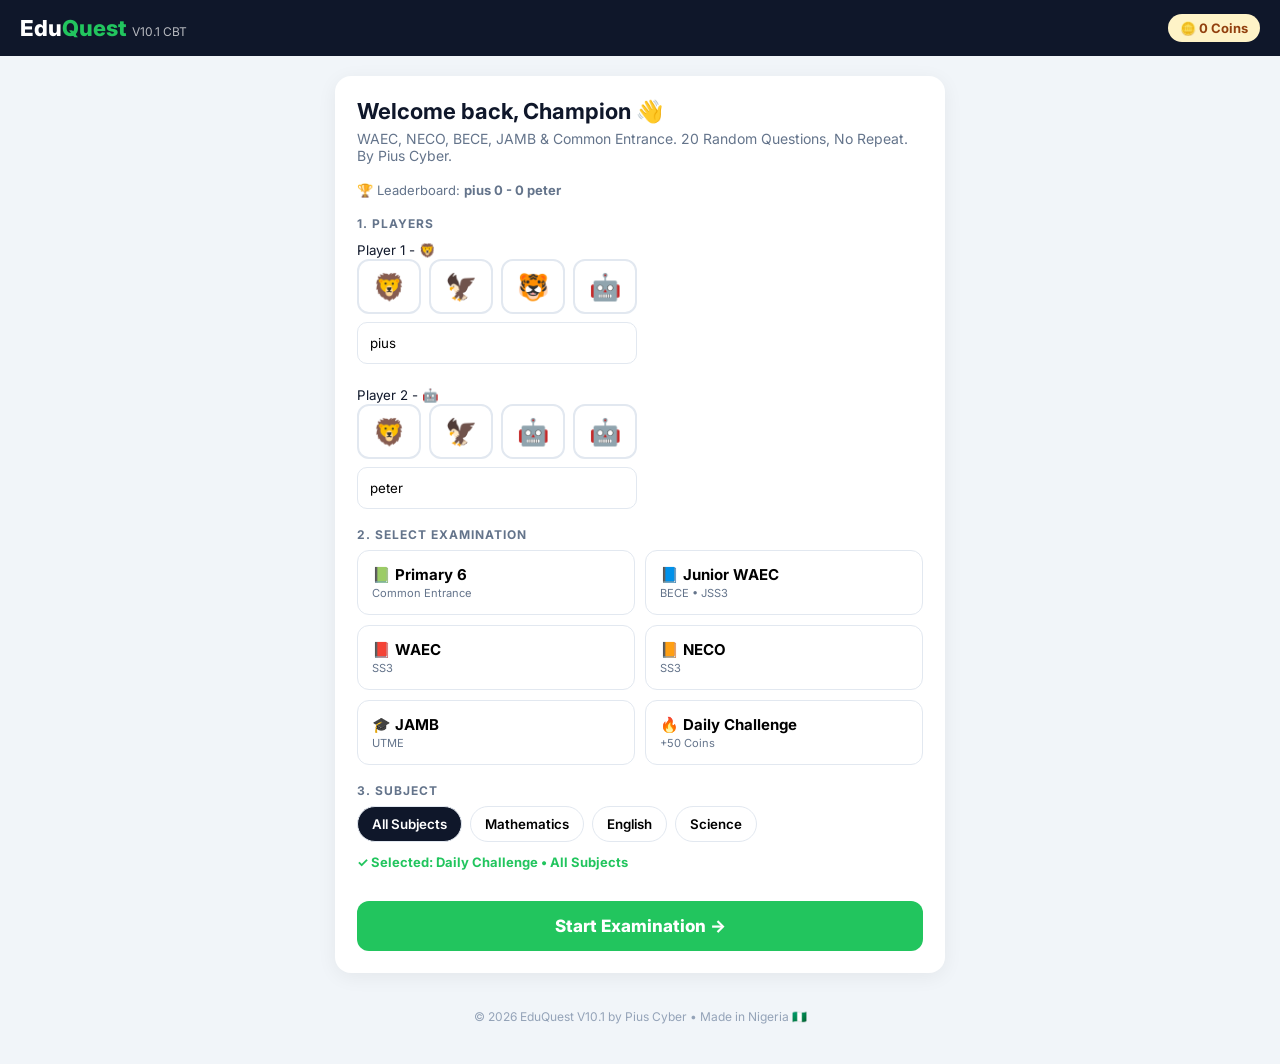
==== commit 466cfa2f: "Update print statement from 'Hello' to 'Goodbye'" ====
--- a/index.html
+++ b/index.html
@@ -1,8 +1,9 @@
 <!DOCTYPE html>
-<html>
+<html lang="en">
 <head>
+<meta charset="UTF-8">
 <meta name="viewport" content="width=device-width, initial-scale=1">
-<title>EduQuest V10 | Professional CBT - By Pius Cyber</title>
+<title>EduQuest V10.1 | Professional CBT - By Pius Cyber</title>
 <link href="https://fonts.googleapis.com/css2?family=Inter:wght@400;600;800&display=swap" rel="stylesheet">
 <style>
 *{box-sizing:border-box;font-family:'Inter',Arial,sans-serif}
@@ -29,7 +30,6 @@
 .progress div{height:100%;background:#22C55E;width:0%;transition:0.3s}
 #q{font-size:20px;font-weight:700;line-height:1.4}
 .opt{display:block;width:100%;padding:14px;background:#F8FAFC;border:1.5px solid #CBD5E1;border-radius:12px;margin:8px 0;text-align:left;cursor:pointer;font-size:16px;font-weight:600;color:#0F172A}
-.opt:hover{border-color:#0F172A;background:white}
 .toolBtn{padding:10px 14px;border-radius:10px;border:1px solid #E2E8F0;background:white;font-weight:700;cursor:pointer}
 .shareBtn{width:100%;padding:14px;background:#25D366;color:white;border:none;border-radius:12px;font-weight:800;cursor:pointer}
 .againBtn{width:100%;padding:14px;background:#0F172A;color:white;border:none;border-radius:12px;font-weight:800;cursor:pointer;margin-top:10px}
@@ -38,7 +38,7 @@
 </style>
 </head>
 <body>
-<header><div class="logo">Edu<span>Quest</span> <small style="font-weight:400;font-size:12px;opacity:0.7">V10 CBT</small></div><div class="coin">🪙 <span id="coins">0</span> Coins</div></header>
+<header><div class="logo">Edu<span>Quest</span> <small style="font-weight:400;font-size:12px;opacity:0.7">V10.1 CBT</small></div><div class="coin">🪙 <span id="coins">0</span> Coins</div></header>
 <div class="wrap">
 <div class="card" id="setup">
 <h2>Welcome back, Champion 👋</h2>
@@ -47,7 +47,7 @@
 <div class="label">1. Players</div>
 <div style="display:flex;gap:20px;flex-wrap:wrap">
 <div><small>Player 1 - <span id="av1">🦁</span></small><div class="avatarRow"><button class="avatar" onclick="pickAvatar(1,'🦁',this)">🦁</button><button class="avatar" onclick="pickAvatar(1,'🦅',this)">🦅</button><button class="avatar" onclick="pickAvatar(1,'🐯',this)">🐯</button><button class="avatar" onclick="pickAvatar(1,'🤖',this)">🤖</button></div><input id="p1" value="pius"></div>
-<div><small>Player 2 - <span id="av2">🤖</span></small><div class="avatarRow"><button class="avatar" onclick="pickAvatar(2,'🦁',this)">🦁</button><button class="avatar" onclick="pickAvatar(2,'🦅',this)">🦅</button><button class="avatar" onclick="pickAvatar(2,'🐯',this)">🐯</button><button class="avatar" onclick="pickAvatar(2,'🤖',this)">🤖</button></div><input id="p2" value="peter"></div>
+<div><small>Player 2 - <span id="av2">🤖</span></small><div class="avatarRow"><button class="avatar" onclick="pickAvatar(2,'🦁',this)">🦁</button><button class="avatar" onclick="pickAvatar(2,'🦅',this)">🦅</button><button class="avatar" onclick="pickAvatar(2,'🐯',this)">🤖</button><button class="avatar" onclick="pickAvatar(2,'🤖',this)">🤖</button></div><input id="p2" value="peter"></div>
 </div>
 <div class="label">2. Select Examination</div>
 <div class="grid">
@@ -66,7 +66,7 @@
 <div class="card" id="game" style="display:none">
 <div class="topBar"><span id="topInfo"></span><span>⏰ <span id="timer">60</span></span></div>
 <div class="progress"><div id="prog"></div></div>
-<p style="display:flex;justify-content:space-between;font-size:13px;color:#64748B"><span>❤️ Lives: <b id="lives">3</b></span><span>Score: <b id="score">0</b></span><span>Turn: <b id="turnTxt"></b></span></p>
+<p style="display:flex;justify-content:space-between;font-size:13px;color:#64748B"><span>❤️ Lives: <b id="lives">5</b></span><span>Score: <b id="score">0</b></span><span>Turn: <b id="turnTxt"></b></span></p>
 <p id="q"></p><div id="opts"></div>
 <div style="display:flex;gap:8px;margin-top:12px"><button class="toolBtn" onclick="buyLife()">🪙 Buy Life (30)</button><button class="toolBtn" onclick="use5050()">⚡ 50/50 (10)</button></div>
 </div>
@@ -79,13 +79,13 @@
 <button class="shareBtn" onclick="shareScore()">📱 Share Result on WhatsApp</button>
 <button class="againBtn" onclick="location.reload()">↺ Take Another Exam</button>
 </div>
-<div class="footer">© 2026 EduQuest V10 by Pius Cyber • Made in Nigeria 🇳🇬 • WAEC • NECO • JAMB • BECE • Common Entrance</div>
+<div class="footer">© 2026 EduQuest V10.1 by Pius Cyber • Made in Nigeria 🇳🇬</div>
 </div>
 <script>
 let coins=parseInt(localStorage.getItem('eq_coins')||'0');
 let wins=JSON.parse(localStorage.getItem('eq_wins')||'{"pius":0,"peter":0}');
-let av1='🦁',av2='🤖',mode='daily',subject='Mixed',lives=3,qIndex=0,timeLeft=60,timerInt,currentQ,turn=1,scores={1:0,2:0};
-let shuffledQueue=[],totalQ=0,QUESTIONS_PER_EXAM=20;
+let av1='🦁',av2='🤖',mode='daily',subject='Mixed',lives=5,qIndex=0,timeLeft=60,timerInt,currentQ,turn=1,scores={1:0,2:0};
+let shuffledQueue=[],totalQ=0,QUESTIONS_PER_EXAM=20,answeredCount={1:0,2:0},correctCount={1:0,2:0};
 document.getElementById('coins').innerText=coins;
 document.getElementById('board').innerText='pius '+(wins.pius||0)+' - '+(wins.peter||0)+' peter';
 function sound(t){try{let c=new (window.AudioContext||window.webkitAudioContext)();let o=c.createOscillator();o.connect(c.destination);o.frequency.value=t=='good'?880:200;o.start();setTimeout(()=>o.stop(),t=='good'?250:400);}catch(e){}}
@@ -93,13 +93,12 @@
 function setExam(m,el){mode=m;document.querySelectorAll('.examBtn').forEach(b=>b.classList.remove('active'));if(el)el.classList.add('active');document.getElementById('modeTxt').innerText='✓ Selected: '+m.toUpperCase()+' • '+subject;sound('good');}
 function setSub(s,el){subject=s;document.querySelectorAll('.subjectBtn').forEach(b=>b.classList.remove('active'));if(el)el.classList.add('active');document.getElementById('modeTxt').innerText='✓ Selected: '+mode.toUpperCase()+' • '+s;sound('good');}
 function saveCoins(){localStorage.setItem('eq_coins',coins);document.getElementById('coins').innerText=coins;}
-// BIG BANK - 30+ QUESTIONS PER EXAM
 let Q={
 primary:[
 {q:"5 + 7 = ?",a:["10","12","13","11"],c:1,sub:"Maths"},{q:"9 - 4 = ?",a:["5","6","4","3"],c:0,sub:"Maths"},{q:"3 x 4 = ?",a:["10","12","14","7"],c:1,sub:"Maths"},{q:"20 / 4 = ?",a:["4","5","6","2"],c:1,sub:"Maths"},{q:"Capital of Nigeria?",a:["Lagos","Abuja","Enugu","Kano"],c:1,sub:"English"},{q:"Animal says 'meow'?",a:["Dog","Cat","Goat","Cow"],c:1,sub:"Science"},{q:"Days in a week?",a:["5","6","7","8"],c:2,sub:"Maths"},{q:"First letter of alphabet?",a:["B","A","C","D"],c:1,sub:"English"},{q:"Colour of Nigerian flag?",a:["Green White Green","Red White","Blue White","Green Yellow"],c:0,sub:"Science"},{q:"Dog has how many legs?",a:["2","3","4","6"],c:2,sub:"Science"},{q:"Opposite of 'Hot'?",a:["Warm","Cold","Big","Fast"],c:1,sub:"English"},{q:"10 + 15 = ?",a:["20","25","30","15"],c:1,sub:"Maths"},{q:"6 x 6 = ?",a:["36","30","32","42"],c:0,sub:"Maths"},{q:"100 - 25 = ?",a:["65","75","85","70"],c:1,sub:"Maths"},{q:"Which is a fruit?",a:["Carrot","Mango","Cabbage","Potato"],c:1,sub:"Science"},{q:"Plural of 'Boy'?",a:["Boys","Boyses","Boyes","Boies"],c:0,sub:"English"},{q:"How many months in a year?",a:["10","11","12","13"],c:2,sub:"Maths"},{q:"Sun rises from?",a:["West","East","North","South"],c:1,sub:"Science"},{q:"Opposite of 'Big'?",a:["Large","Small","Tall","Wide"],c:1,sub:"English"},{q:"50 + 50 = ?",a:["90","100","110","80"],c:1,sub:"Maths"},{q:"Which animal flies?",a:["Dog","Bird","Cat","Fish"],c:1,sub:"Science"},{q:"Past tense of 'Eat'?",a:["Eated","Ate","Eaten","Eating"],c:1,sub:"English"},{q:"7 + 8 = ?",a:["14","15","16","13"],c:1,sub:"Maths"},{q:"Colour of banana?",a:["Red","Yellow","Blue","Black"],c:1,sub:"Science"},{q:"What is 2 + 2 + 2?",a:["4","6","8","5"],c:1,sub:"Maths"},{q:"First month of year?",a:["February","January","March","December"],c:1,sub:"English"},{q:"How many hours in a day?",a:["12","24","48","36"],c:1,sub:"Science"},{q:"9 x 3 = ?",a:["27","24","21","30"],c:0,sub:"Maths"},{q:"Which is vowel?",a:["B","C","A","D"],c:2,sub:"English"},{q:"Water is?",a:["Solid","Liquid","Gas","None"],c:1,sub:"Science"}
 ],
 junior:[
-{q:"2x + 4 = 10, x = ?",a:["2","3","4","5"],c:1,sub:"Maths"},{q:"Past tense of 'go'?",a:["Goed","Went","Gone","Going"],c:1,sub:"English"},{q:"Symbol for water?",a:["CO2","H2O","O2","NaCl"],c:1,sub:"Science"},{q:"Largest state by area?",a:["Lagos","Kano","Niger","Borno"],c:2,sub:"English"},{q:"15% of 200?",a:["20","30","25","15"],c:1,sub:"Maths"},{q:"Photosynthesis in?",a:["Root","Leaf","Stem","Flower"],c:1,sub:"Science"},{q:"7² = ?",a:["14","49","21","77"],c:1,sub:"Maths"},{q:"Plural of 'woman'?",a:["Womans","Women","Womens","Womanes"],c:1,sub:"English"},{q:"Closest planet to sun?",a:["Venus","Mercury","Mars","Earth"],c:1,sub:"Science"},{q:"100 - 37 = ?",a:["63","73","67","53"],c:0,sub:"Maths"},{q:"Synonym of 'Brave'?",a:["Coward","Fearless","Weak","Sad"],c:1,sub:"English"},{q:"Gas we breathe in?",a:["Carbon Dioxide","Oxygen","Nitrogen","Smoke"],c:1,sub:"Science"},{q:"Solve: 3x = 21, x = ?",a:["6","7","8","9"],c:1,sub:"Maths"},{q:"Opposite of 'Ancient'?",a:["Old","Modern","Past","Early"],c:1,sub:"English"},{q:"Which is a prime number?",a:["4","6","7","8"],c:2,sub:"Maths"},{q:"Largest ocean?",a:["Atlantic","Indian","Pacific","Arctic"],c:2,sub:"Science"},{q:"Correct spelling?",a:["Recieve","Receive","Recive","Receve"],c:1,sub:"English"},{q:"What is 12²?",a:["124","144","132","120"],c:1,sub:"Maths"},{q:"Force unit?",a:["Joule","Newton","Watt","Volt"],c:1,sub:"Science"},{q:"Past tense of 'Buy'?",a:["Buyed","Bought","Buying","Buys"],c:1,sub:"English"},{q:"What is 2/3 of 12?",a:["6","8","9","4"],c:1,sub:"Maths"},{q:"Capital of Ghana?",a:["Accra","Lagos","Kumasi","Abuja"],c:0,sub:"English"},{q:"Which gas do plants need?",a:["Oxygen","Carbon Dioxide","Nitrogen","Hydrogen"],c:1,sub:"Science"},{q:"LCM of 4 and 6?",a:["8","12","10","24"],c:1,sub:"Maths"},{q:"Synonym of 'Happy'?",a:["Sad","Joyful","Angry","Tired"],c:1,sub:"English"},{q:"Human body temperature?",a:["37°C","40°C","30°C","25°C"],c:0,sub:"Science"},{q:"What is 5! (5 factorial)?",a:["20","60","120","100"],c:2,sub:"Maths"},{q:"Antonym of 'Rich'?",a:["Poor","Big","Tall","Happy"],c:0,sub:"English"},{q:"Chemical symbol for Gold?",a:["Ag","Au","Gd","Go"],c:1,sub:"Science"},{q:"What is 81 / 9?",a:["8","9","7","11"],c:1,sub:"Maths"}
+{q:"2x + 4 = 10, x = ?",a:["2","3","4","5"],c:1,sub:"Maths"},{q:"Past tense of 'go'?",a:["Goed","Went","Gone","Going"],c:1,sub:"English"},{q:"Symbol for water?",a:["CO2","H2O","O2","NaCl"],c:1,sub:"Science"},{q:"Largest state by area?",a:["Lagos","Kano","Niger","Borno"],c:2,sub:"English"},{q:"15% of 200?",a:["20","30","25","15"],c:1,sub:"Maths"},{q:"Photosynthesis in?",a:["Root","Leaf","Stem","Flower"],c:1,sub:"Science"},{q:"7² = ?",a:["14","49","21","77"],c:1,sub:"Maths"},{q:"Plural of 'woman'?",a:["Womans","Women","Womens","Womanes"],c:1,sub:"English"},{q:"Closest planet to sun?",a:["Venus","Mercury","Mars","Earth"],c:1,sub:"Science"},{q:"100 - 37 = ?",a:["63","73","67","53"],c:0,sub:"Maths"},{q:"Synonym of 'Brave'?",a:["Coward","Fearless","Weak","Sad"],c:1,sub:"English"},{q:"Gas we breathe in?",a:["Carbon Dioxide","Oxygen","Nitrogen","Smoke"],c:1,sub:"Science"},{q:"Solve: 3x = 21, x = ?",a:["6","7","8","9"],c:1,sub:"Maths"},{q:"Opposite of 'Ancient'?",a:["Old","Modern","Past","Early"],c:1,sub:"English"},{q:"Which is a prime number?",a:["4","6","7","8"],c:2,sub:"Maths"},{q:"Largest ocean?",a:["Atlantic","Indian","Pacific","Arctic"],c:2,sub:"Science"},{q:"Correct spelling?",a:["Recieve","Receive","Recive","Receve"],c:1,sub:"English"},{q:"What is 12²?",a:["124","144","132","120"],c:1,sub:"Maths"},{q:"Force unit?",a:["Joule","Newton","Watt","Volt"],c:1,sub:"Science"},{q:"Past tense of 'Buy'?",a:["Buyed","Bought","Buying","Buys"],c:1,sub:"English"},{q:"What is 2/3 of 12?",a:["6","8","9","4"],c:1,sub:"Maths"},{q:"Capital of Ghana?",a:["Accra","Lagos","Kumasi","Abuja"],c:0,sub:"English"},{q:"Which gas do plants need?",a:["Oxygen","Carbon Dioxide","Nitrogen","Hydrogen"],c:1,sub:"Science"},{q:"LCM of 4 and 6?",a:["8","12","10","24"],c:1,sub:"Maths"},{q:"Synonym of 'Happy'?",a:["Sad","Joyful","Angry","Tired"],c:1,sub:"English"},{q:"Human body temperature?",a:["37°C","40°C","30°C","25°C"],c:0,sub:"Science"},{q:"What is 5! ?",a:["20","60","120","100"],c:2,sub:"Maths"},{q:"Antonym of 'Rich'?",a:["Poor","Big","Tall","Happy"],c:0,sub:"English"},{q:"Chemical symbol for Gold?",a:["Ag","Au","Gd","Go"],c:1,sub:"Science"},{q:"What is 81 / 9?",a:["8","9","7","11"],c:1,sub:"Maths"}
 ],
 waec:[
 {q:"x + 5 = 12, x = ?",a:["5","6","7","8"],c:2,sub:"Maths"},{q:"She ___ to school yesterday.",a:["go","goes","went","gone"],c:2,sub:"English"},{q:"Organ pumps blood?",a:["Liver","Lung","Heart","Kidney"],c:2,sub:"Science"},{q:"3² + 4² = ?",a:["25","12","20","7"],c:0,sub:"Maths"},{q:"Antonym of 'Brave'?",a:["Bold","Coward","Strong","Fearless"],c:1,sub:"English"},{q:"Force = ?",a:["Mass x Speed","Mass x Acceleration","Mass + Speed","Mass / Time"],c:1,sub:"Science"},{q:"5x = 35, x = ?",a:["5","6","7","8"],c:2,sub:"Maths"},{q:"Correct spelling",a:["Occassion","Occasion","Ocasion","Occason"],c:1,sub:"English"},{q:"Formula for Salt?",a:["H2O","NaCl","CO2","O2"],c:1,sub:"Science"},{q:"12 x 8 = ?",a:["86","96","106","88"],c:1,sub:"Maths"},{q:"'He is ___ honest man'",a:["a","an","the","some"],c:1,sub:"English"},{q:"Organ filters blood?",a:["Heart","Liver","Kidney","Lung"],c:2,sub:"Science"},{q:"Solve: 2x - 3 = 7",a:["4","5","6","3"],c:1,sub:"Maths"},{q:"Synonym of 'Abundant'?",a:["Scarce","Plentiful","Small","Rare"],c:1,sub:"English"},{q:"Speed = ?",a:["Distance/Time","Time/Distance","Distance x Time","Mass/Time"],c:0,sub:"Science"},{q:"Square root of 625?",a:["15","25","35","20"],c:1,sub:"Maths"},{q:"Past tense of 'Teach'?",a:["Teached","Taught","Teaching","Teaches"],c:1,sub:"English"},{q:"Which is acid?",a:["NaOH","HCl","NaCl","Water"],c:1,sub:"Science"},{q:"If y = 3x + 2, x=2, y=?",a:["6","8","10","5"],c:1,sub:"Maths"},{q:"Opposite of 'Expand'?",a:["Grow","Contract","Increase","Extend"],c:1,sub:"English"},{q:"Energy unit?",a:["Watt","Joule","Volt","Ampere"],c:1,sub:"Science"},{q:"What is 15% of 300?",a:["30","45","50","35"],c:1,sub:"Maths"},{q:"Choose correct: '___ going to school'",a:["Their","They're","There","Thier"],c:1,sub:"English"},{q:"Photosynthesis produces?",a:["CO2","Oxygen","Nitrogen","Hydrogen"],c:1,sub:"Science"},{q:"What is 10³?",a:["100","1000","10000","30"],c:1,sub:"Maths"},{q:"Nigeria independence year?",a:["1960","1963","1970","1959"],c:0,sub:"English"},{q:"Which is a mammal?",a:["Shark","Dog","Lizard","Frog"],c:1,sub:"Science"},{q:"Simplify: 4(2x+3)",a:["8x+12","8x+3","6x+12","8x+7"],c:0,sub:"Maths"},{q:"Antonym of 'Generous'?",a:["Kind","Stingy","Nice","Rich"],c:1,sub:"English"},{q:"Boiling point of water?",a:["90°C","100°C","80°C","120°C"],c:1,sub:"Science"}
@@ -116,16 +115,28 @@
 };
 function shuffle(arr){let a=[...arr];for(let i=a.length-1;i>0;i--){let j=Math.floor(Math.random()*(i+1));[a[i],a[j]]=[a[j],a[i]];}return a;}
 function getPool(){let b=Q[mode]||Q.daily;let p=subject=='Mixed'?b:b.filter(x=>x.sub==subject);return p.length?p:b;}
-function startGame(){document.getElementById('setup').style.display='none';document.getElementById('game').style.display='block';let pool=getPool();shuffledQueue=shuffle(pool).slice(0,QUESTIONS_PER_EXAM);totalQ=shuffledQueue.length;qIndex=0;scores={1:0,2:0};lives=3;if(mode=='jamb'||mode=='waec'||mode=='neco')timeLeft=600;else if(mode=='junior')timeLeft=300;else if(mode=='primary')timeLeft=180;else timeLeft=60;nextQ();timerInt=setInterval(()=>{timeLeft--;let t=document.getElementById('timer');if(timeLeft>60){let m=Math.floor(timeLeft/60),s=timeLeft%60;t.innerText=m+':'+(s<10?'0':'')+s;}else t.innerText=timeLeft+'s';if(timeLeft<=0)endGame();},1000);}
+function startGame(){document.getElementById('setup').style.display='none';document.getElementById('game').style.display='block';let pool=getPool();shuffledQueue=shuffle(pool).slice(0,QUESTIONS_PER_EXAM);totalQ=shuffledQueue.length;qIndex=0;scores={1:0,2:0};answeredCount={1:0,2:0};correctCount={1:0,2:0};lives=5;if(mode=='jamb'||mode=='waec'||mode=='neco')timeLeft=600;else if(mode=='junior')timeLeft=300;else if(mode=='primary')timeLeft=180;else timeLeft=60;nextQ();timerInt=setInterval(()=>{timeLeft--;let t=document.getElementById('timer');if(timeLeft>60){let m=Math.floor(timeLeft/60),s=timeLeft%60;t.innerText=m+':'+(s<10?'0':'')+s;}else t.innerText=timeLeft+'s';if(timeLeft<=0)endGame();},1000);}
 function nextQ(){if(qIndex>=shuffledQueue.length){endGame();return;}currentQ=shuffledQueue[qIndex];qIndex++;document.getElementById('prog').style.width=Math.min(100,(qIndex/totalQ)*100)+'%';let n1=document.getElementById('p1').value||'pius',n2=document.getElementById('p2').value||'peter';let curAv=turn==1?av1:av2,curName=turn==1?n1:n2;document.getElementById('topInfo').innerText=curAv+' '+curName+' • '+mode.toUpperCase()+' • Q'+qIndex+'/'+totalQ;document.getElementById('turnTxt').innerText=curAv+' '+curName;document.getElementById('q').innerText='Q'+qIndex+': '+currentQ.q;document.getElementById('score').innerText=scores[turn];document.getElementById('lives').innerText=lives;let h='';currentQ.a.forEach((o,i)=>{h+=`<button class="opt" onclick="answer(${i},this)"><b>${'ABCD'[i]}.</b> ${o}</button>`});document.getElementById('opts').innerHTML=h;}
-function answer(i,btn){if(i==currentQ.c){scores[turn]+=100;coins+=10;saveCoins();sound('good');btn.style.background='#DCFCE7';btn.style.borderColor='#22C55E';}else{lives--;sound('bad');btn.style.background='#FEE2E2';if(lives<=0){endGame();return;}}turn=turn==1?2:1;setTimeout(nextQ,500);}
+function answer(i,btn){answeredCount[turn]++;if(i==currentQ.c){correctCount[turn]++;scores[turn]+=100;coins+=10;saveCoins();sound('good');btn.style.background='#DCFCE7';btn.style.borderColor='#22C55E';}else{lives--;sound('bad');btn.style.background='#FEE2E2';if(lives<=0){endGame();return;}}turn=turn==1?2:1;setTimeout(nextQ,500);}
 function buyLife(){if(coins>=30){coins-=30;lives++;saveCoins();document.getElementById('lives').innerText=lives;sound('good');}else alert('Need 30 coins!');}
 function use5050(){if(coins>=10){coins-=10;saveCoins();let b=document.querySelectorAll('.opt');let w=[];b.forEach((x,idx)=>{if(idx!=currentQ.c)w.push(x)});w[0].style.display='none';w[1].style.display='none';sound('good');}else alert('Need 10 coins!');}
-function getGrade(){let total=Math.max(scores[1],scores[2]);let grade='',jambScore=0;if(mode=='jamb'){jambScore=Math.round(total/2000*400);grade=jambScore>=280?'Excellent - You go pass! 🔥':jambScore>=200?'Good - You fit enter Uni!':'Keep practicing!';return {grade,detail:'JAMB Score: '+jambScore+'/400',jambScore};}else if(mode=='waec'||mode=='neco'){grade=total>=1500?'A1 - EXCELLENT! 🏆':total>=1000?'B2 - Very Good!':total>=500?'C4 - Credit!':'Keep Reading!';return {grade,detail:mode.toUpperCase()+' Grade: '+grade.split(' - ')[0],jambScore:0};}else if(mode=='junior'){grade=total>=1200?'PASS - Welcome to SS1! 🎉':'Try Again!';return {grade,detail:'BECE Result: '+grade,jambScore:0};}else if(mode=='primary'){grade=total>=1200?'PASS - Welcome to JSS1! 🎉':'Keep Trying, Champion!';return {grade,detail:'Common Entrance: '+grade,jambScore:0};}else{grade='Great Game!';return {grade,detail:'Daily Challenge Complete',jambScore:0};}}
-function endGame(){clearInterval(timerInt);document.getElementById('game').style.display='none';document.getElementById('over').style.display='block';if(mode=='daily'){coins+=50;saveCoins();}let n1=document.getElementById('p1').value||'pius',n2=document.getElementById('p2').value||'peter';let winner=scores[1]>=scores[2]?n1:n2;let wAv=scores[1]>=scores[2]?av1:av2;if(winner.toLowerCase()=='pius')wins.pius++;else if(winner.toLowerCase()=='peter')wins.peter++;localStorage.setItem('eq_wins',JSON.stringify(wins));let g=getGrade();document.getElementById('examBadge').innerText=mode.toUpperCase()+' • RESULT • '+totalQ+' Questions - No Repeat!';document.getElementById('finalScore').innerText=`${wAv} ${winner} Wins! • ${av1} ${n1}: ${scores[1]} | ${av2} ${n2}: ${scores[2]} • 🪙 ${coins} Coins`;document.getElementById('examResult').innerText=g.grade;document.getElementById('gradeDetail').innerText=g.detail+' • '+mode.toUpperCase()+' Exam by EduQuest';window._final=Math.max(scores[1],scores[2]);window._winner=winner;window._wAv=wAv;window._grade=g.grade;window._detail=g.detail;window._jamb=g.jambScore;window._exam=mode.toUpperCase();}
-// *** NEW WHATSAPP - WITH EXAM NAME + GRADE ***
+// FIXED GRADE: Use PERCENTAGE, not total points
+function getGrade(){
+let winnerIdx=scores[1]>=scores[2]?1:2;
+let ans=answeredCount[winnerIdx]||1;
+let pct=Math.round((correctCount[winnerIdx]/ans)*100);
+let grade='',detail='',jambScore=0;
+if(mode=='jamb'){jambScore=Math.round(pct/100*400);grade=jambScore>=280?'Excellent - You go pass!':jambScore>=200?'Good - You fit enter Uni!':jambScore>=150?'Fair - Keep pushing!':'Keep practicing!';detail='JAMB Score: '+jambScore+'/400 ('+pct+'% correct)';}
+else if(mode=='waec'||mode=='neco'){grade=pct>=75?'A1 - EXCELLENT!':pct>=60?'B2 - Very Good!':pct>=50?'C4 - Credit!':pct>=40?'D7 - Pass!':'Keep Reading!';detail=mode.toUpperCase()+' Grade: '+grade.split(' - ')[0]+' ('+pct+'% correct)';}
+else if(mode=='junior'){grade=pct>=50?'PASS - Welcome to SS1!':'Try Again!';detail='BECE: '+pct+'% correct';}
+else if(mode=='primary'){grade=pct>=50?'PASS - Welcome to JSS1!':'Keep Trying, Champion!';detail='Common Entrance: '+pct+'% correct';}
+else{grade='Great Game!';detail='Daily: '+pct+'% correct';}
+return {grade,detail,jambScore,pct};
+}
+function endGame(){clearInterval(timerInt);document.getElementById('game').style.display='none';document.getElementById('over').style.display='block';if(mode=='daily'){coins+=50;saveCoins();}let n1=document.getElementById('p1').value||'pius',n2=document.getElementById('p2').value||'peter';let winner=scores[1]>=scores[2]?n1:n2;let wAv=scores[1]>=scores[2]?av1:av2;if(winner.toLowerCase()=='pius')wins.pius++;else if(winner.toLowerCase()=='peter')wins.peter++;localStorage.setItem('eq_wins',JSON.stringify(wins));let g=getGrade();document.getElementById('examBadge').innerText=mode.toUpperCase()+' • RESULT • '+totalQ+' Questions';document.getElementById('finalScore').innerText=`${wAv} ${winner} Wins! • ${av1} ${n1}: ${scores[1]} (${correctCount[1]}/${answeredCount[1]} correct) | ${av2} ${n2}: ${scores[2]} (${correctCount[2]}/${answeredCount[2]} correct) • Coins ${coins}`;document.getElementById('examResult').innerText=g.grade;document.getElementById('gradeDetail').innerText=g.detail+' • '+mode.toUpperCase()+' Exam by EduQuest';window._final=Math.max(scores[1],scores[2]);window._winner=winner;window._wAv=wAv;window._grade=g.grade;window._detail=g.detail;window._jamb=g.jambScore;window._exam=mode.toUpperCase();window._pct=g.pct;}
+// FIXED WHATSAPP: Simple text, no broken emoji, with EXAM + GRADE + %
 function shareScore(){
-let txt=`🎓 EduQuest V10 - ${window._exam} EXAM RESULT\n\n🏆 Winner: ${window._wAv} ${window._winner}\n📝 Score: ${window._final} points\n📊 ${window._detail}\n✅ Grade: ${window._grade}\n\nI just finished ${window._exam} practice on EduQuest! Can you beat me?\nPlay now: https://piuscyber.github.io/EduQuest-Game/`;
+let txt='EduQuest V10.1 - ' + window._exam + ' EXAM RESULT\n\nWinner: ' + window._winner + '\nScore: ' + window._final + ' points\nAccuracy: ' + window._pct + '% correct\n' + window._detail + '\nGrade: ' + window._grade + '\n\nI just finished ' + window._exam + ' practice on EduQuest! Can you beat me?\nPlay now: https://piuscyber.github.io/EduQuest-Game/';
 window.open('https://wa.me/?text='+encodeURIComponent(txt));
 }
 </script>
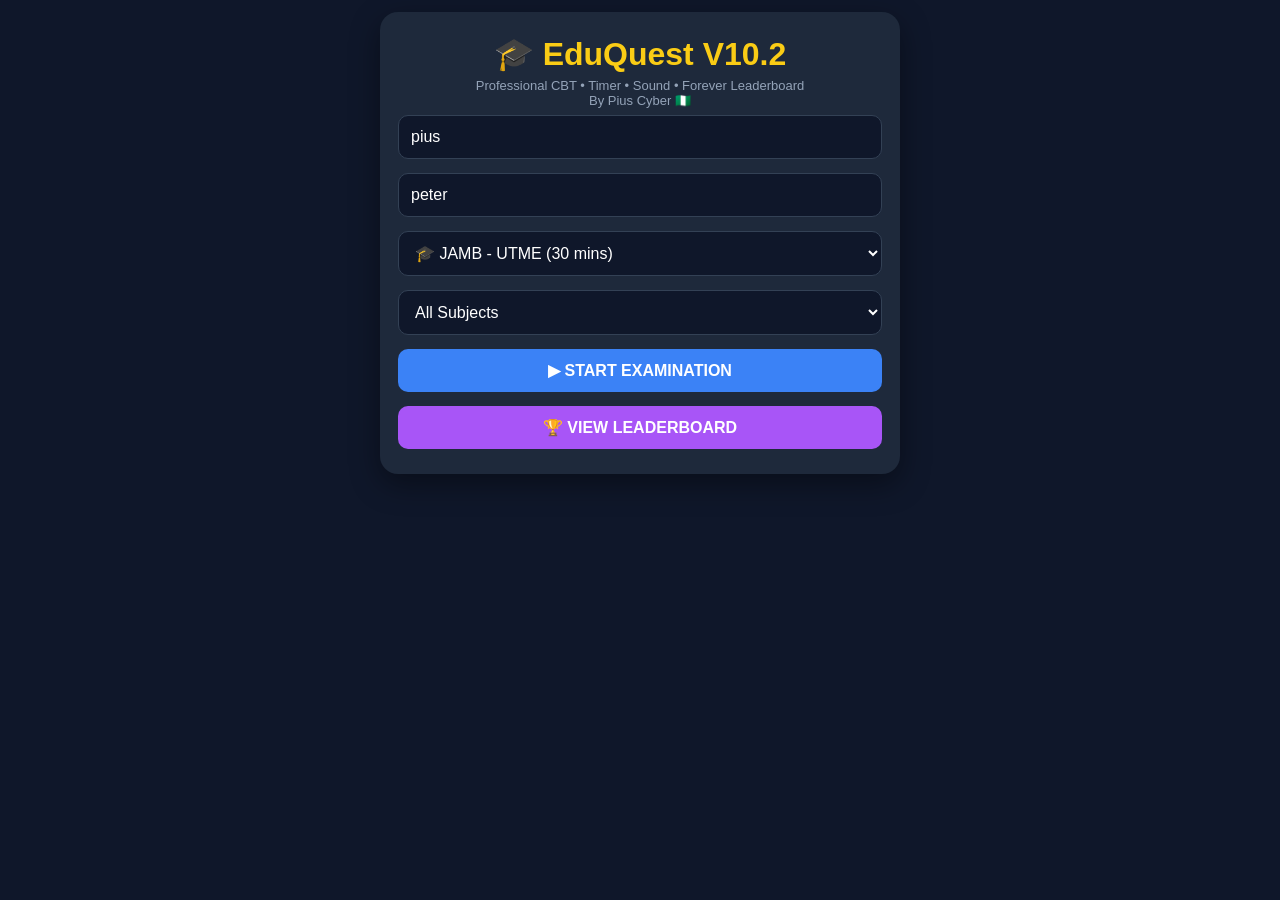
==== commit 1eb62236: "Update to V10.2 - Timer Sound Leaderboard" ====
--- a/index.html
+++ b/index.html
@@ -2,143 +2,167 @@
 <html lang="en">
 <head>
 <meta charset="UTF-8">
-<meta name="viewport" content="width=device-width, initial-scale=1">
-<title>EduQuest V10.1 | Professional CBT - By Pius Cyber</title>
-<link href="https://fonts.googleapis.com/css2?family=Inter:wght@400;600;800&display=swap" rel="stylesheet">
+<meta name="viewport" content="width=device-width, initial-scale=1.0">
+<title>EduQuest V10.2 - Professional CBT</title>
 <style>
-*{box-sizing:border-box;font-family:'Inter',Arial,sans-serif}
-body{margin:0;background:#F1F5F9;color:#0F172A}
-header{background:#0F172A;color:white;padding:14px 20px;display:flex;justify-content:space-between;align-items:center;position:sticky;top:0}
-.logo{font-weight:800;font-size:22px} .logo span{color:#22C55E}
-.coin{background:#FEF3C7;color:#92400E;padding:6px 12px;border-radius:20px;font-weight:700;font-size:13px}
-.wrap{max-width:640px;margin:20px auto;padding:0 15px}
-.card{background:white;border-radius:16px;padding:22px;box-shadow:0 4px 20px rgba(0,0,0,0.06);margin-bottom:16px}
-h2{margin:0 0 6px;font-size:22px} p.sub{color:#64748B;margin:0 0 18px;font-size:14px}
-.label{font-size:12px;font-weight:700;letter-spacing:1px;color:#64748B;text-transform:uppercase;margin:18px 0 8px}
-.grid{display:grid;grid-template-columns:1fr 1fr;gap:10px}
-.examBtn{border:1px solid #E2E8F0;background:white;padding:14px;border-radius:12px;text-align:left;cursor:pointer}
-.examBtn b{display:block;font-size:15px} .examBtn small{color:#64748B}
-.examBtn.active{border:2px solid #22C55E;background:#F0FDF4}
-.avatarRow{display:flex;gap:8px}
-.avatar{font-size:26px;padding:10px 14px;border:2px solid #E2E8F0;border-radius:12px;background:white;cursor:pointer}
-input{width:100%;padding:12px;border:1px solid #E2E8F0;border-radius:10px;margin-top:8px}
-.subjectBtn{padding:9px 14px;border-radius:20px;border:1px solid #E2E8F0;background:white;cursor:pointer;font-weight:600}
-.subjectBtn.active{background:#0F172A;color:white}
-.startBtn{width:100%;padding:15px;background:#22C55E;color:white;border:none;border-radius:12px;font-size:17px;font-weight:800;cursor:pointer;margin-top:18px}
-.topBar{display:flex;justify-content:space-between;font-weight:700;font-size:14px;background:#0F172A;color:white;padding:12px 16px;border-radius:12px}
-.progress{height:8px;background:#E2E8F0;border-radius:10px;overflow:hidden;margin:14px 0}
-.progress div{height:100%;background:#22C55E;width:0%;transition:0.3s}
-#q{font-size:20px;font-weight:700;line-height:1.4}
-.opt{display:block;width:100%;padding:14px;background:#F8FAFC;border:1.5px solid #CBD5E1;border-radius:12px;margin:8px 0;text-align:left;cursor:pointer;font-size:16px;font-weight:600;color:#0F172A}
-.toolBtn{padding:10px 14px;border-radius:10px;border:1px solid #E2E8F0;background:white;font-weight:700;cursor:pointer}
-.shareBtn{width:100%;padding:14px;background:#25D366;color:white;border:none;border-radius:12px;font-weight:800;cursor:pointer}
-.againBtn{width:100%;padding:14px;background:#0F172A;color:white;border:none;border-radius:12px;font-weight:800;cursor:pointer;margin-top:10px}
-.badge{display:inline-block;background:#DCFCE7;color:#166534;padding:6px 12px;border-radius:20px;font-weight:700;font-size:13px}
-.footer{text-align:center;color:#94A3B8;font-size:12px;padding:20px}
+*{box-sizing:border-box;font-family:Arial,sans-serif}
+body{margin:0;background:#0f172a;color:white;text-align:center;padding:12px}
+.card{background:#1e293b;max-width:520px;margin:auto;padding:18px;border-radius:18px;box-shadow:0 10px 30px rgba(0,0,0,.4)}
+h1{color:#facc15;margin:5px 0} .sub{color:#94a3b8;font-size:13px}
+input,select,button{width:100%;padding:12px;margin:7px 0;border-radius:10px;border:none;font-size:16px}
+input,select{background:#0f172a;color:white;border:1px solid #334155}
+button{background:#22c55e;color:white;font-weight:bold;cursor:pointer}
+button.blue{background:#3b82f6} button.orange{background:#f97316} button.purple{background:#a855f7} button.red{background:#ef4444}
+.qbox{background:#0f172a;padding:14px;border-radius:12px;text-align:left;margin-top:10px}
+.opt{background:#1e293b;padding:11px;margin:6px 0;border-radius:10px;cursor:pointer;border:1px solid #334155}
+.opt:hover{background:#334155}
+#timer{font-size:22px;font-weight:bold;color:#4ade80} #timer.low{color:#ef4444;animation:blink 1s infinite}
+@keyframes blink{50%{opacity:.4}}
+.top{display:flex;justify-content:space-between;font-size:14px}
+.badge{background:#facc15;color:black;padding:3px 8px;border-radius:20px;font-weight:bold}
+table{width:100%;font-size:13px;border-collapse:collapse;margin-top:10px}
+td,th{padding:6px;border-bottom:1px solid #334155}
+.hidden{display:none}
 </style>
 </head>
 <body>
-<header><div class="logo">Edu<span>Quest</span> <small style="font-weight:400;font-size:12px;opacity:0.7">V10.1 CBT</small></div><div class="coin">🪙 <span id="coins">0</span> Coins</div></header>
-<div class="wrap">
-<div class="card" id="setup">
-<h2>Welcome back, Champion 👋</h2>
-<p class="sub">WAEC, NECO, BECE, JAMB & Common Entrance. 20 Random Questions, No Repeat. By Pius Cyber.</p>
-<p style="font-size:13px;color:#64748B">🏆 Leaderboard: <b id="board"></b></p>
-<div class="label">1. Players</div>
-<div style="display:flex;gap:20px;flex-wrap:wrap">
-<div><small>Player 1 - <span id="av1">🦁</span></small><div class="avatarRow"><button class="avatar" onclick="pickAvatar(1,'🦁',this)">🦁</button><button class="avatar" onclick="pickAvatar(1,'🦅',this)">🦅</button><button class="avatar" onclick="pickAvatar(1,'🐯',this)">🐯</button><button class="avatar" onclick="pickAvatar(1,'🤖',this)">🤖</button></div><input id="p1" value="pius"></div>
-<div><small>Player 2 - <span id="av2">🤖</span></small><div class="avatarRow"><button class="avatar" onclick="pickAvatar(2,'🦁',this)">🦁</button><button class="avatar" onclick="pickAvatar(2,'🦅',this)">🦅</button><button class="avatar" onclick="pickAvatar(2,'🐯',this)">🤖</button><button class="avatar" onclick="pickAvatar(2,'🤖',this)">🤖</button></div><input id="p2" value="peter"></div>
+<div class="card">
+<h1>🎓 EduQuest V10.2</h1>
+<div class="sub">Professional CBT • Timer • Sound • Forever Leaderboard<br>By Pius Cyber 🇳🇬</div>
+
+<div id="setup">
+<input id="p1" placeholder="Player 1 Name e.g. pius" value="pius">
+<input id="p2" placeholder="Player 2 Name e.g. peter" value="peter">
+<select id="exam">
+<option value="JAMB">🎓 JAMB - UTME (30 mins)</option>
+<option value="WAEC">📕 WAEC - SS3 (20 mins)</option>
+<option value="NECO">📙 NECO - SS3 (20 mins)</option>
+<option value="BECE">📘 BECE / JSS3 (15 mins)</option>
+<option value="COMMON">📗 Common Entrance (15 mins)</option>
+</select>
+<select id="subject"><option value="All">All Subjects</option><option>Maths</option><option>English</option><option>Science</option></select>
+<button class="blue" onclick="startGame()">▶ START EXAMINATION</button>
+<button class="purple" onclick="showBoard()">🏆 VIEW LEADERBOARD</button>
+<div id="board"></div>
 </div>
-<div class="label">2. Select Examination</div>
-<div class="grid">
-<button class="examBtn" onclick="setExam('primary',this)"><b>📗 Primary 6</b><small>Common Entrance</small></button>
-<button class="examBtn" onclick="setExam('junior',this)"><b>📘 Junior WAEC</b><small>BECE • JSS3</small></button>
-<button class="examBtn" onclick="setExam('waec',this)"><b>📕 WAEC</b><small>SS3</small></button>
-<button class="examBtn" onclick="setExam('neco',this)"><b>📙 NECO</b><small>SS3</small></button>
-<button class="examBtn" onclick="setExam('jamb',this)"><b>🎓 JAMB</b><small>UTME</small></button>
-<button class="examBtn" onclick="setExam('daily',this)"><b>🔥 Daily Challenge</b><small>+50 Coins</small></button>
+
+<div id="game" class="hidden">
+<div class="top"><span id="turnLabel"></span><span id="timer">30:00</span><span>🪙 <b id="coins">0</b> ❤️ <b id="lives">5</b></span></div>
+<div style="margin:8px 0"><span class="badge" id="qCount">Q 1/20</span> <span class="badge" id="examLabel">JAMB</span></div>
+<div class="qbox"><div id="qText" style="font-size:18px;font-weight:bold"></div><div id="opts"></div></div>
+<button class="orange" onclick="use5050()">🎯 50/50 Lifeline</button>
 </div>
-<div class="label">3. Subject</div>
-<div style="display:flex;gap:8px;flex-wrap:wrap"><button class="subjectBtn active" onclick="setSub('Mixed',this)">All Subjects</button><button class="subjectBtn" onclick="setSub('Maths',this)">Mathematics</button><button class="subjectBtn" onclick="setSub('English',this)">English</button><button class="subjectBtn" onclick="setSub('Science',this)">Science</button></div>
-<p id="modeTxt" style="font-size:13px;color:#22C55E;font-weight:700;margin-top:12px">✓ Selected: Daily Challenge • All Subjects</p>
-<button class="startBtn" onclick="startGame()">Start Examination →</button>
+
+<div id="result" class="hidden">
+<h2 id="resTitle"></h2>
+<p id="resDetail" style="white-space:pre-line;font-size:16px;line-height:1.6"></p>
+<button class="blue" onclick="shareResult()">📤 SHARE TO WHATSAPP</button>
+<button onclick="location.reload()">🔁 PLAY AGAIN - REMATCH</button>
 </div>
-<div class="card" id="game" style="display:none">
-<div class="topBar"><span id="topInfo"></span><span>⏰ <span id="timer">60</span></span></div>
-<div class="progress"><div id="prog"></div></div>
-<p style="display:flex;justify-content:space-between;font-size:13px;color:#64748B"><span>❤️ Lives: <b id="lives">5</b></span><span>Score: <b id="score">0</b></span><span>Turn: <b id="turnTxt"></b></span></p>
-<p id="q"></p><div id="opts"></div>
-<div style="display:flex;gap:8px;margin-top:12px"><button class="toolBtn" onclick="buyLife()">🪙 Buy Life (30)</button><button class="toolBtn" onclick="use5050()">⚡ 50/50 (10)</button></div>
 </div>
-<div class="card" id="over" style="display:none;text-align:center">
-<span class="badge" id="examBadge">RESULT</span>
-<h2 style="margin-top:14px">Examination Complete</h2>
-<p id="finalScore" style="font-size:16px"></p>
-<p id="examResult" style="font-weight:800;font-size:18px"></p>
-<p id="gradeDetail" style="color:#64748B;font-size:14px"></p>
-<button class="shareBtn" onclick="shareScore()">📱 Share Result on WhatsApp</button>
-<button class="againBtn" onclick="location.reload()">↺ Take Another Exam</button>
-</div>
-<div class="footer">© 2026 EduQuest V10.1 by Pius Cyber • Made in Nigeria 🇳🇬</div>
-</div>
+
 <script>
-let coins=parseInt(localStorage.getItem('eq_coins')||'0');
-let wins=JSON.parse(localStorage.getItem('eq_wins')||'{"pius":0,"peter":0}');
-let av1='🦁',av2='🤖',mode='daily',subject='Mixed',lives=5,qIndex=0,timeLeft=60,timerInt,currentQ,turn=1,scores={1:0,2:0};
-let shuffledQueue=[],totalQ=0,QUESTIONS_PER_EXAM=20,answeredCount={1:0,2:0},correctCount={1:0,2:0};
-document.getElementById('coins').innerText=coins;
-document.getElementById('board').innerText='pius '+(wins.pius||0)+' - '+(wins.peter||0)+' peter';
-function sound(t){try{let c=new (window.AudioContext||window.webkitAudioContext)();let o=c.createOscillator();o.connect(c.destination);o.frequency.value=t=='good'?880:200;o.start();setTimeout(()=>o.stop(),t=='good'?250:400);}catch(e){}}
-function pickAvatar(p,a,el){if(p==1){av1=a;document.getElementById('av1').innerText=a;}else{av2=a;document.getElementById('av2').innerText=a;}sound('good');}
-function setExam(m,el){mode=m;document.querySelectorAll('.examBtn').forEach(b=>b.classList.remove('active'));if(el)el.classList.add('active');document.getElementById('modeTxt').innerText='✓ Selected: '+m.toUpperCase()+' • '+subject;sound('good');}
-function setSub(s,el){subject=s;document.querySelectorAll('.subjectBtn').forEach(b=>b.classList.remove('active'));if(el)el.classList.add('active');document.getElementById('modeTxt').innerText='✓ Selected: '+mode.toUpperCase()+' • '+s;sound('good');}
-function saveCoins(){localStorage.setItem('eq_coins',coins);document.getElementById('coins').innerText=coins;}
-let Q={
-primary:[
-{q:"5 + 7 = ?",a:["10","12","13","11"],c:1,sub:"Maths"},{q:"9 - 4 = ?",a:["5","6","4","3"],c:0,sub:"Maths"},{q:"3 x 4 = ?",a:["10","12","14","7"],c:1,sub:"Maths"},{q:"20 / 4 = ?",a:["4","5","6","2"],c:1,sub:"Maths"},{q:"Capital of Nigeria?",a:["Lagos","Abuja","Enugu","Kano"],c:1,sub:"English"},{q:"Animal says 'meow'?",a:["Dog","Cat","Goat","Cow"],c:1,sub:"Science"},{q:"Days in a week?",a:["5","6","7","8"],c:2,sub:"Maths"},{q:"First letter of alphabet?",a:["B","A","C","D"],c:1,sub:"English"},{q:"Colour of Nigerian flag?",a:["Green White Green","Red White","Blue White","Green Yellow"],c:0,sub:"Science"},{q:"Dog has how many legs?",a:["2","3","4","6"],c:2,sub:"Science"},{q:"Opposite of 'Hot'?",a:["Warm","Cold","Big","Fast"],c:1,sub:"English"},{q:"10 + 15 = ?",a:["20","25","30","15"],c:1,sub:"Maths"},{q:"6 x 6 = ?",a:["36","30","32","42"],c:0,sub:"Maths"},{q:"100 - 25 = ?",a:["65","75","85","70"],c:1,sub:"Maths"},{q:"Which is a fruit?",a:["Carrot","Mango","Cabbage","Potato"],c:1,sub:"Science"},{q:"Plural of 'Boy'?",a:["Boys","Boyses","Boyes","Boies"],c:0,sub:"English"},{q:"How many months in a year?",a:["10","11","12","13"],c:2,sub:"Maths"},{q:"Sun rises from?",a:["West","East","North","South"],c:1,sub:"Science"},{q:"Opposite of 'Big'?",a:["Large","Small","Tall","Wide"],c:1,sub:"English"},{q:"50 + 50 = ?",a:["90","100","110","80"],c:1,sub:"Maths"},{q:"Which animal flies?",a:["Dog","Bird","Cat","Fish"],c:1,sub:"Science"},{q:"Past tense of 'Eat'?",a:["Eated","Ate","Eaten","Eating"],c:1,sub:"English"},{q:"7 + 8 = ?",a:["14","15","16","13"],c:1,sub:"Maths"},{q:"Colour of banana?",a:["Red","Yellow","Blue","Black"],c:1,sub:"Science"},{q:"What is 2 + 2 + 2?",a:["4","6","8","5"],c:1,sub:"Maths"},{q:"First month of year?",a:["February","January","March","December"],c:1,sub:"English"},{q:"How many hours in a day?",a:["12","24","48","36"],c:1,sub:"Science"},{q:"9 x 3 = ?",a:["27","24","21","30"],c:0,sub:"Maths"},{q:"Which is vowel?",a:["B","C","A","D"],c:2,sub:"English"},{q:"Water is?",a:["Solid","Liquid","Gas","None"],c:1,sub:"Science"}
-],
-junior:[
-{q:"2x + 4 = 10, x = ?",a:["2","3","4","5"],c:1,sub:"Maths"},{q:"Past tense of 'go'?",a:["Goed","Went","Gone","Going"],c:1,sub:"English"},{q:"Symbol for water?",a:["CO2","H2O","O2","NaCl"],c:1,sub:"Science"},{q:"Largest state by area?",a:["Lagos","Kano","Niger","Borno"],c:2,sub:"English"},{q:"15% of 200?",a:["20","30","25","15"],c:1,sub:"Maths"},{q:"Photosynthesis in?",a:["Root","Leaf","Stem","Flower"],c:1,sub:"Science"},{q:"7² = ?",a:["14","49","21","77"],c:1,sub:"Maths"},{q:"Plural of 'woman'?",a:["Womans","Women","Womens","Womanes"],c:1,sub:"English"},{q:"Closest planet to sun?",a:["Venus","Mercury","Mars","Earth"],c:1,sub:"Science"},{q:"100 - 37 = ?",a:["63","73","67","53"],c:0,sub:"Maths"},{q:"Synonym of 'Brave'?",a:["Coward","Fearless","Weak","Sad"],c:1,sub:"English"},{q:"Gas we breathe in?",a:["Carbon Dioxide","Oxygen","Nitrogen","Smoke"],c:1,sub:"Science"},{q:"Solve: 3x = 21, x = ?",a:["6","7","8","9"],c:1,sub:"Maths"},{q:"Opposite of 'Ancient'?",a:["Old","Modern","Past","Early"],c:1,sub:"English"},{q:"Which is a prime number?",a:["4","6","7","8"],c:2,sub:"Maths"},{q:"Largest ocean?",a:["Atlantic","Indian","Pacific","Arctic"],c:2,sub:"Science"},{q:"Correct spelling?",a:["Recieve","Receive","Recive","Receve"],c:1,sub:"English"},{q:"What is 12²?",a:["124","144","132","120"],c:1,sub:"Maths"},{q:"Force unit?",a:["Joule","Newton","Watt","Volt"],c:1,sub:"Science"},{q:"Past tense of 'Buy'?",a:["Buyed","Bought","Buying","Buys"],c:1,sub:"English"},{q:"What is 2/3 of 12?",a:["6","8","9","4"],c:1,sub:"Maths"},{q:"Capital of Ghana?",a:["Accra","Lagos","Kumasi","Abuja"],c:0,sub:"English"},{q:"Which gas do plants need?",a:["Oxygen","Carbon Dioxide","Nitrogen","Hydrogen"],c:1,sub:"Science"},{q:"LCM of 4 and 6?",a:["8","12","10","24"],c:1,sub:"Maths"},{q:"Synonym of 'Happy'?",a:["Sad","Joyful","Angry","Tired"],c:1,sub:"English"},{q:"Human body temperature?",a:["37°C","40°C","30°C","25°C"],c:0,sub:"Science"},{q:"What is 5! ?",a:["20","60","120","100"],c:2,sub:"Maths"},{q:"Antonym of 'Rich'?",a:["Poor","Big","Tall","Happy"],c:0,sub:"English"},{q:"Chemical symbol for Gold?",a:["Ag","Au","Gd","Go"],c:1,sub:"Science"},{q:"What is 81 / 9?",a:["8","9","7","11"],c:1,sub:"Maths"}
-],
-waec:[
-{q:"x + 5 = 12, x = ?",a:["5","6","7","8"],c:2,sub:"Maths"},{q:"She ___ to school yesterday.",a:["go","goes","went","gone"],c:2,sub:"English"},{q:"Organ pumps blood?",a:["Liver","Lung","Heart","Kidney"],c:2,sub:"Science"},{q:"3² + 4² = ?",a:["25","12","20","7"],c:0,sub:"Maths"},{q:"Antonym of 'Brave'?",a:["Bold","Coward","Strong","Fearless"],c:1,sub:"English"},{q:"Force = ?",a:["Mass x Speed","Mass x Acceleration","Mass + Speed","Mass / Time"],c:1,sub:"Science"},{q:"5x = 35, x = ?",a:["5","6","7","8"],c:2,sub:"Maths"},{q:"Correct spelling",a:["Occassion","Occasion","Ocasion","Occason"],c:1,sub:"English"},{q:"Formula for Salt?",a:["H2O","NaCl","CO2","O2"],c:1,sub:"Science"},{q:"12 x 8 = ?",a:["86","96","106","88"],c:1,sub:"Maths"},{q:"'He is ___ honest man'",a:["a","an","the","some"],c:1,sub:"English"},{q:"Organ filters blood?",a:["Heart","Liver","Kidney","Lung"],c:2,sub:"Science"},{q:"Solve: 2x - 3 = 7",a:["4","5","6","3"],c:1,sub:"Maths"},{q:"Synonym of 'Abundant'?",a:["Scarce","Plentiful","Small","Rare"],c:1,sub:"English"},{q:"Speed = ?",a:["Distance/Time","Time/Distance","Distance x Time","Mass/Time"],c:0,sub:"Science"},{q:"Square root of 625?",a:["15","25","35","20"],c:1,sub:"Maths"},{q:"Past tense of 'Teach'?",a:["Teached","Taught","Teaching","Teaches"],c:1,sub:"English"},{q:"Which is acid?",a:["NaOH","HCl","NaCl","Water"],c:1,sub:"Science"},{q:"If y = 3x + 2, x=2, y=?",a:["6","8","10","5"],c:1,sub:"Maths"},{q:"Opposite of 'Expand'?",a:["Grow","Contract","Increase","Extend"],c:1,sub:"English"},{q:"Energy unit?",a:["Watt","Joule","Volt","Ampere"],c:1,sub:"Science"},{q:"What is 15% of 300?",a:["30","45","50","35"],c:1,sub:"Maths"},{q:"Choose correct: '___ going to school'",a:["Their","They're","There","Thier"],c:1,sub:"English"},{q:"Photosynthesis produces?",a:["CO2","Oxygen","Nitrogen","Hydrogen"],c:1,sub:"Science"},{q:"What is 10³?",a:["100","1000","10000","30"],c:1,sub:"Maths"},{q:"Nigeria independence year?",a:["1960","1963","1970","1959"],c:0,sub:"English"},{q:"Which is a mammal?",a:["Shark","Dog","Lizard","Frog"],c:1,sub:"Science"},{q:"Simplify: 4(2x+3)",a:["8x+12","8x+3","6x+12","8x+7"],c:0,sub:"Maths"},{q:"Antonym of 'Generous'?",a:["Kind","Stingy","Nice","Rich"],c:1,sub:"English"},{q:"Boiling point of water?",a:["90°C","100°C","80°C","120°C"],c:1,sub:"Science"}
-],
-neco:[
-{q:"2/4 simplest form?",a:["1/2","2/2","1/4","2/3"],c:0,sub:"Maths"},{q:"'He is ___ honest man'",a:["a","an","the","some"],c:1,sub:"English"},{q:"Powerhouse of cell?",a:["Nucleus","Mitochondria","Ribosome","Golgi"],c:1,sub:"Science"},{q:"Nigeria independence?",a:["1960","1963","1970","1959"],c:0,sub:"English"},{q:"√144 = ?",a:["11","12","14","16"],c:1,sub:"Maths"},{q:"Gas plants absorb?",a:["Oxygen","Carbon Dioxide","Nitrogen","Hydrogen"],c:1,sub:"Science"},{q:"15 x 3 = ?",a:["35","45","55","40"],c:1,sub:"Maths"},{q:"Past tense of 'write'?",a:["Writed","Wrote","Written","Writing"],c:1,sub:"English"},{q:"Boiling point water?",a:["90°C","100°C","80°C","120°C"],c:1,sub:"Science"},{q:"81 / 9 = ?",a:["8","9","7","11"],c:1,sub:"Maths"},{q:"Opposite of 'Rich'?",a:["Poor","Big","Tall","Happy"],c:0,sub:"English"},{q:"Which is mammal?",a:["Shark","Dog","Lizard","Frog"],c:1,sub:"Science"},{q:"What is 7 x 9?",a:["63","56","72","60"],c:0,sub:"Maths"},{q:"Synonym of 'Fast'?",a:["Slow","Quick","Late","Weak"],c:1,sub:"English"},{q:"Chemical symbol for Iron?",a:["Ir","Fe","In","Io"],c:1,sub:"Science"},{q:"What is 20²?",a:["200","400","40","2000"],c:1,sub:"Maths"},{q:"Correct: 'She ___ beautiful'",a:["are","is","were","be"],c:1,sub:"English"},{q:"Which planet is red?",a:["Venus","Mars","Jupiter","Saturn"],c:1,sub:"Science"},{q:"Solve: x + 9 = 20",a:["9","11","10","12"],c:1,sub:"Maths"},{q:"Plural of 'Child'?",a:["Childs","Children","Childes","Childrens"],c:1,sub:"English"},{q:"H2O is?",a:["Salt","Water","Oxygen","Fire"],c:1,sub:"Science"},{q:"What is 1000 / 10?",a:["10","100","1000","50"],c:1,sub:"Maths"},{q:"Antonym of 'Love'?",a:["Like","Hate","Enjoy","Care"],c:1,sub:"English"},{q:"Which organ helps breathing?",a:["Heart","Lung","Liver","Kidney"],c:1,sub:"Science"},{q:"What is 3³?",a:["9","27","18","12"],c:1,sub:"Maths"},{q:"Past tense of 'Sing'?",a:["Singed","Sang","Sung","Singing"],c:1,sub:"English"},{q:"Largest organ in body?",a:["Heart","Skin","Liver","Lung"],c:1,sub:"Science"},{q:"What is 60% of 100?",a:["40","60","50","70"],c:1,sub:"Maths"},{q:"Synonym of 'Brave'?",a:["Coward","Bold","Weak","Sad"],c:1,sub:"English"},{q:"Which gas is in balloon?",a:["Oxygen","Helium","Nitrogen","CO2"],c:1,sub:"Science"}
-],
-jamb:[
-{q:"If log 10=1, log 100=?",a:["1","2","3","10"],c:1,sub:"Maths"},{q:"Nearest to 'Abandon'",a:["Keep","Leave","Hold","Love"],c:1,sub:"English"},{q:"Atomic number Carbon?",a:["4","6","8","12"],c:1,sub:"Science"},{q:"JAMB total score?",a:["200","300","400","500"],c:2,sub:"English"},{q:"Derivative of x²?",a:["x","2x","x²","2"],c:1,sub:"Maths"},{q:"DNA full meaning?",a:["Deoxyribonucleic Acid","Diribonucleic Acid","Deoxy Acid","None"],c:0,sub:"Science"},{q:"2³ = ?",a:["6","8","9","4"],c:1,sub:"Maths"},{q:"Antonym of 'Ancient'?",a:["Old","Modern","Past","Early"],c:1,sub:"English"},{q:"Speed of light?",a:["300,000 km/s","150,000 km/s","100,000 km/s","500,000 km/s"],c:0,sub:"Science"},{q:"If 2x=18, x=?",a:["8","9","10","7"],c:1,sub:"Maths"},{q:"Which is correct?",a:["Their going","They're going","There going","Their go"],c:1,sub:"English"},{q:"H2SO4 is?",a:["Hydrochloric Acid","Sulphuric Acid","Nitric Acid","Acetic Acid"],c:1,sub:"Science"},{q:"Integral of 2x?",a:["x²","2x²","x","2"],c:0,sub:"Maths"},{q:"Synonym of 'Candid'?",a:["Rude","Honest","Proud","Shy"],c:1,sub:"English"},{q:"Which is vector?",a:["Speed","Velocity","Distance","Mass"],c:1,sub:"Science"},{q:"If x²=49, x=?",a:["6","7","8","9"],c:1,sub:"Maths"},{q:"Opposite of 'Expand'?",a:["Grow","Contract","Increase","Extend"],c:1,sub:"English"},{q:"Unit of current?",a:["Volt","Ampere","Ohm","Watt"],c:1,sub:"Science"},{q:"What is 5! ?",a:["20","60","120","100"],c:2,sub:"Maths"},{q:"Choose correct spelling",a:["Accomodation","Accommodation","Accomodotion","Accomadation"],c:1,sub:"English"},{q:"pH of neutral solution?",a:["5","6","7","8"],c:2,sub:"Science"},{q:"Log 1000 = ?",a:["2","3","4","10"],c:1,sub:"Maths"},{q:"Nearest to 'Enormous'?",a:["Tiny","Huge","Small","Little"],c:1,sub:"English"},{q:"Which organ produces insulin?",a:["Liver","Pancreas","Kidney","Heart"],c:1,sub:"Science"},{q:"Solve: 3x+2=14",a:["3","4","5","6"],c:1,sub:"Maths"},{q:"Antonym of 'Scarce'?",a:["Rare","Abundant","Few","Little"],c:1,sub:"English"},{q:"Which is noble gas?",a:["Oxygen","Argon","Nitrogen","Hydrogen"],c:1,sub:"Science"},{q:"What is 0.5 x 0.5?",a:["0.25","0.5","1","0.1"],c:0,sub:"Maths"},{q:"Past participle of 'Break'?",a:["Broke","Broken","Breaking","Breaked"],c:1,sub:"English"},{q:"Force unit?",a:["Joule","Newton","Watt","Volt"],c:1,sub:"Science"}
-],
-daily:[
-{q:"5 x 5 = ?",a:["20","25","30","15"],c:1,sub:"Maths"},{q:"Largest ocean?",a:["Atlantic","Indian","Pacific","Arctic"],c:2,sub:"Science"},{q:"Synonym of Happy?",a:["Sad","Joyful","Angry","Tired"],c:1,sub:"English"},{q:"Capital of Ghana?",a:["Accra","Lagos","Abuja","Kumasi"],c:0,sub:"English"},{q:"100 / 5 = ?",a:["10","20","25","15"],c:1,sub:"Maths"},{q:"Colour of sky?",a:["Green","Blue","Red","Yellow"],c:1,sub:"Science"},{q:"7 + 9 = ?",a:["15","16","17","14"],c:1,sub:"Maths"},{q:"Which animal barks?",a:["Cat","Dog","Goat","Cow"],c:1,sub:"Science"},{q:"Opposite of 'Day'?",a:["Morning","Night","Evening","Noon"],c:1,sub:"English"},{q:"What is 8 x 7?",a:["54","56","48","64"],c:1,sub:"Maths"}
-]
+// ===== QUESTIONS POOL - 30 per exam, game picks 20 no repeat =====
+const POOL={
+JAMB:[["What is 12 x 8?","86","96","108","98",1],["Capital of Nigeria?","Lagos","Abuja","Kano","Enugu",1],["Synonym of Happy?","Sad","Joyful","Angry","Tired",1],["What is H2O?","Salt","Water","Oxygen","Acid",1],["2+2x3=?","8","10","12","6",0],["Largest planet?","Mars","Jupiter","Venus","Earth",1],["Past tense of go?","Goed","Went","Gone","Going",1],["What is 100/4?","20","25","30","40",1],["Who wrote Romeo & Juliet?","Shakespeare","Achebe","Soyinka","Dickens",0],["Chemical symbol for Gold?","Ag","Au","Gd","Go",1],["What is 15% of 200?","20","25","30","35",2],["Antonym of Hot?","Warm","Cold","Heat","Fire",1],["Nigeria independence year?","1960","1963","1970","1959",0],["What is square root of 144?","12","14","16","11",0],["English: Plural of Child?","Childs","Children","Childes","Childrens",1],["What is 7x7?","47","48","49","50",2],["First President of Nigeria?","Azikiwe","Buhari","Obasanjo","Balewa",0],["What is 3^3?","9","18","27","81",2],["Synonym of Brave?","Fearful","Courageous","Weak","Shy",1],["Capital of Lagos State?","Ikeja","Lekki","Epe","Badagry",0],["What is 50-18?","32","30","34","28",0],["Who is author of Things Fall Apart?","Chinua Achebe","Wole Soyinka","Chimamanda","Ngugi",0],["What is 9x6?","54","56","52","48",0],["Largest ocean?","Atlantic","Pacific","Indian","Arctic",1],["What is 1000/10?","10","100","1000","50",1],["Antonym of Rich?","Poor","Wealthy","Strong","Happy",0],["What is 25+35?","55","60","65","70",1],["What gas do plants absorb?","Oxygen","Carbon Dioxide","Nitrogen","Hydrogen",1],["What is 5! (5 factorial)?","120","100","60","25",0],["Capital of Ghana?","Accra","Kumasi","Lome","Abuja",0]],
+WAEC:[["What is 10+15?","20","25","30","35",1],["What is past of eat?","Eated","Ate","Eaten","Eat",1],["What is 5x9?","45","40","50","35",0],["Capital of France?","Paris","London","Rome","Berlin",0],["What is H2SO4?","Sulphuric Acid","Hydrochloric","Nitric","Acetic",0],["What is 100-45?","55","45","65","50",0],["Synonym of Fast?","Slow","Quick","Lazy","Weak",1],["What is 8x8?","64","66","60","68",0],["Who was first man?","Adam","Noah","Moses","Abraham",0],["What is 20% of 100?","10","20","30","40",1],["What is plural of Woman?","Womans","Women","Womanses","Woman",1],["What is 12/3?","3","4","5","6",1],["What is boiling point of water?","90C","100C","110C","80C",1],["Antonym of Up?","Down","High","Top","Above",0],["What is 7+8?","14","15","16","13",1],["Capital of Kenya?","Nairobi","Mombasa","Kampala","Accra",0],["What is 3x4+2?","14","12","10","16",0],["What is photosynthesis?","Plant food making","Animal eating","Water boiling","Rock breaking",0],["What is 9-4?","4","5","6","3",1],["What is square of 9?","81","72","90","99",0],["What is 60/6?","9","10","11","12",1],["Synonym of Big?","Small","Huge","Tiny","Little",1],["What is 15x2?","25","30","35","20",1],["What is capital of Enugu?","Enugu","Onitsha","Owerri","Awka",0],["What is 100+200?","250","300","350","400",1],["What is 2^4?","8","12","16","20",2],["What is opposite of Love?","Like","Hate","Care","Joy",1],["What is 48/8?","5","6","7","8",1],["What is main source of energy?","Moon","Sun","Star","Fire",1],["What is 11x11?","121","111","122","110",0]],
+NECO:[["What is 6x6?","36","34","32","38",0],["What is capital of Nigeria?","Abuja","Lagos","Ibadan","Port Harcourt",0],["What is 20+30?","40","50","60","70",1],["Synonym of Good?","Bad","Nice","Wicked","Sad",1],["What is 90/9?","9","10","11","12",1],["What is 3+7?","9","10","11","12",1],["What is chemical for water?","H2O","CO2","O2","NaCl",0],["What is 100/5?","15","20","25","30",1],["What is past of run?","Runned","Ran","Running","Runs",1],["What is 4x7?","26","28","30","24",1],["Capital of Oyo?","Ibadan","Ogbomoso","Oyo","Iseyin",0],["What is 50+50?","90","100","110","120",1],["What is antonym of Day?","Night","Morning","Sun","Light",0],["What is 8+9?","16","17","18","19",1],["What is largest state in Nigeria?","Lagos","Niger","Kano","Borno",1],["What is 2x15?","25","30","35","40",1],["What is 12x2?","22","24","26","28",1],["What is 81/9?","7","8","9","10",2],["What is synonym of Smart?","Dull","Clever","Slow","Weak",1],["What is 5+5+5?","10","15","20","25",1],["What is capital of Ekiti?","Ado-Ekiti","Ikere","Ilawe","Efon",0],["What is 100-99?","0","1","2","3",1],["What is 7x3?","20","21","22","23",1],["What is 60-20?","30","40","50","60",1],["What is 9x9?","81","80","79","82",0],["What is 1+2+3?","5","6","7","8",1],["What is 40/4?","9","10","11","12",1],["What is 6+6+6?","16","17","18","19",2],["What is 10x10?","90","100","110","1000",1],["What is 33+33?","60","66","63","36",1]],
+BECE:[["What is 5+5?","9","10","11","12",1],["What is capital of Nigeria?","Abuja","Lagos","Kano","Ibadan",0],["What is 2x3?","5","6","7","8",1],["What is colour of sky?","Blue","Red","Green","Yellow",0],["What is 10-4?","5","6","7","8",1],["What is 4+4?","7","8","9","10",1],["What is 3x3?","6","9","12","8",1],["What is first letter?","A","B","C","D",0],["What is 20/2?","9","10","11","12",1],["What is 7+3?","9","10","11","12",1],["What is 9-3?","5","6","7","8",1],["What is 6x2?","10","12","14","16",1],["What is 15-5?","9","10","11","12",1],["What is 8/2?","3","4","5","6",1],["What is 1+1?","1","2","3","4",1],["What is 5x2?","8","10","12","14",1],["What is 12-2?","9","10","11","12",1],["What is 4x4?","14","15","16","17",2],["What is 30/3?","9","10","11","12",1],["What is 2+2+2?","4","5","6","7",2],["What is 18/3?","5","6","7","8",1],["What is 11+1?","11","12","13","14",1],["What is 9+9?","16","17","18","19",2],["What is 100/10?","9","10","11","12",1],["What is 7x2?","12","14","16","18",1],["What is 3+9?","11","12","13","14",1],["What is 25-5?","19","20","21","22",1],["What is 6+7?","12","13","14","15",1],["What is 4+9?","12","13","14","15",1],["What is 8+8?","14","15","16","17",2]],
+COMMON:[["What is 2+2?","3","4","5","6",1],["What is 3+3?","5","6","7","8",1],["What is 5-2?","2","3","4","5",1],["What is 10-5?","4","5","6","7",1],["What is 4x2?","6","8","10","12",1],["What is 2x5?","8","10","12","14",1],["What is 6+4?","9","10","11","12",1],["What is 9-4?","4","5","6","7",1],["What is 3x4?","10","12","14","16",1],["What is 20/2?","9","10","11","12",1],["What is 8+2?","9","10","11","12",1],["What is 7-3?","3","4","5","6",1],["What is 5x3?","13","14","15","16",2],["What is 12/4?","2","3","4","5",1],["What is 1+9?","9","10","11","12",1],["What is 6x3?","16","17","18","19",2],["What is 15-10?","4","5","6","7",1],["What is 7+7?","13","14","15","16",1],["What is 9+1?","9","10","11","12",1],["What is 4+6?","9","10","11","12",1],["What is 8-5?","2","3","4","5",1],["What is 2+8?","9","10","11","12",1],["What is 3+7?","9","10","11","12",1],["What is 5+5?","9","10","11","12",1],["What is 20-10?","9","10","11","12",1],["What is 6+6?","10","11","12","13",2],["What is 9+3?","11","12","13","14",1],["What is 4x3?","10","11","12","13",2],["What is 10+10?","19","20","21","22",1],["What is 30-20?","9","10","11","12",1]]
 };
-function shuffle(arr){let a=[...arr];for(let i=a.length-1;i>0;i--){let j=Math.floor(Math.random()*(i+1));[a[i],a[j]]=[a[j],a[i]];}return a;}
-function getPool(){let b=Q[mode]||Q.daily;let p=subject=='Mixed'?b:b.filter(x=>x.sub==subject);return p.length?p:b;}
-function startGame(){document.getElementById('setup').style.display='none';document.getElementById('game').style.display='block';let pool=getPool();shuffledQueue=shuffle(pool).slice(0,QUESTIONS_PER_EXAM);totalQ=shuffledQueue.length;qIndex=0;scores={1:0,2:0};answeredCount={1:0,2:0};correctCount={1:0,2:0};lives=5;if(mode=='jamb'||mode=='waec'||mode=='neco')timeLeft=600;else if(mode=='junior')timeLeft=300;else if(mode=='primary')timeLeft=180;else timeLeft=60;nextQ();timerInt=setInterval(()=>{timeLeft--;let t=document.getElementById('timer');if(timeLeft>60){let m=Math.floor(timeLeft/60),s=timeLeft%60;t.innerText=m+':'+(s<10?'0':'')+s;}else t.innerText=timeLeft+'s';if(timeLeft<=0)endGame();},1000);}
-function nextQ(){if(qIndex>=shuffledQueue.length){endGame();return;}currentQ=shuffledQueue[qIndex];qIndex++;document.getElementById('prog').style.width=Math.min(100,(qIndex/totalQ)*100)+'%';let n1=document.getElementById('p1').value||'pius',n2=document.getElementById('p2').value||'peter';let curAv=turn==1?av1:av2,curName=turn==1?n1:n2;document.getElementById('topInfo').innerText=curAv+' '+curName+' • '+mode.toUpperCase()+' • Q'+qIndex+'/'+totalQ;document.getElementById('turnTxt').innerText=curAv+' '+curName;document.getElementById('q').innerText='Q'+qIndex+': '+currentQ.q;document.getElementById('score').innerText=scores[turn];document.getElementById('lives').innerText=lives;let h='';currentQ.a.forEach((o,i)=>{h+=`<button class="opt" onclick="answer(${i},this)"><b>${'ABCD'[i]}.</b> ${o}</button>`});document.getElementById('opts').innerHTML=h;}
-function answer(i,btn){answeredCount[turn]++;if(i==currentQ.c){correctCount[turn]++;scores[turn]+=100;coins+=10;saveCoins();sound('good');btn.style.background='#DCFCE7';btn.style.borderColor='#22C55E';}else{lives--;sound('bad');btn.style.background='#FEE2E2';if(lives<=0){endGame();return;}}turn=turn==1?2:1;setTimeout(nextQ,500);}
-function buyLife(){if(coins>=30){coins-=30;lives++;saveCoins();document.getElementById('lives').innerText=lives;sound('good');}else alert('Need 30 coins!');}
-function use5050(){if(coins>=10){coins-=10;saveCoins();let b=document.querySelectorAll('.opt');let w=[];b.forEach((x,idx)=>{if(idx!=currentQ.c)w.push(x)});w[0].style.display='none';w[1].style.display='none';sound('good');}else alert('Need 10 coins!');}
-// FIXED GRADE: Use PERCENTAGE, not total points
-function getGrade(){
-let winnerIdx=scores[1]>=scores[2]?1:2;
-let ans=answeredCount[winnerIdx]||1;
-let pct=Math.round((correctCount[winnerIdx]/ans)*100);
-let grade='',detail='',jambScore=0;
-if(mode=='jamb'){jambScore=Math.round(pct/100*400);grade=jambScore>=280?'Excellent - You go pass!':jambScore>=200?'Good - You fit enter Uni!':jambScore>=150?'Fair - Keep pushing!':'Keep practicing!';detail='JAMB Score: '+jambScore+'/400 ('+pct+'% correct)';}
-else if(mode=='waec'||mode=='neco'){grade=pct>=75?'A1 - EXCELLENT!':pct>=60?'B2 - Very Good!':pct>=50?'C4 - Credit!':pct>=40?'D7 - Pass!':'Keep Reading!';detail=mode.toUpperCase()+' Grade: '+grade.split(' - ')[0]+' ('+pct+'% correct)';}
-else if(mode=='junior'){grade=pct>=50?'PASS - Welcome to SS1!':'Try Again!';detail='BECE: '+pct+'% correct';}
-else if(mode=='primary'){grade=pct>=50?'PASS - Welcome to JSS1!':'Keep Trying, Champion!';detail='Common Entrance: '+pct+'% correct';}
-else{grade='Great Game!';detail='Daily: '+pct+'% correct';}
-return {grade,detail,jambScore,pct};
+let players=[],current=0,questions=[],qi=0,score=[0,0],correct=[0,0],coins=0,lives=5,timerInt=null,timeLeft=0,exam="",lastResult="";
+
+// ===== SOUND - No file needed, WebAudio =====
+function beep(freq,dur,type="sine"){try{let c=new (window.AudioContext||window.webkitAudioContext)();let o=c.createOscillator();let g=c.createGain();o.connect(g);g.connect(c.destination);o.frequency.value=freq;o.type=type;g.gain.value=0.2;o.start();o.stop(c.currentTime+dur);}catch(e){}}
+function soundCorrect(){beep(880,0.15);setTimeout(()=>beep(1200,0.2),120)}
+function soundWrong(){beep(200,0.3,"sawtooth")}
+function soundWin(){[523,659,784,1046].forEach((f,i)=>setTimeout(()=>beep(f,0.3),i*180))}
+function soundLose(){[400,300,200].forEach((f,i)=>setTimeout(()=>beep(f,0.3,"sawtooth"),i*180))}
+
+function shuffle(a){for(let i=a.length-1;i>0;i--){let j=Math.floor(Math.random()*(i+1));[a[i],a[j]]=[a[j],a[i]]}return a}
+function startGame(){
+let p1=document.getElementById("p1").value.trim()||"pius";
+let p2=document.getElementById("p2").value.trim()||"peter";
+players=[p1,p2]; exam=document.getElementById("exam").value;
+let pool=[...POOL[exam]]; shuffle(pool); questions=pool.slice(0,20);
+qi=0;score=[0,0];correct=[0,0];coins=0;lives=5;current=0;
+let mins={JAMB:30,WAEC:20,NECO:20,BECE:15,COMMON:15}[exam];
+timeLeft=mins*60;
+document.getElementById("setup").classList.add("hidden");
+document.getElementById("game").classList.remove("hidden");
+document.getElementById("examLabel").innerText=exam;
+startTimer(); showQ();
 }
-function endGame(){clearInterval(timerInt);document.getElementById('game').style.display='none';document.getElementById('over').style.display='block';if(mode=='daily'){coins+=50;saveCoins();}let n1=document.getElementById('p1').value||'pius',n2=document.getElementById('p2').value||'peter';let winner=scores[1]>=scores[2]?n1:n2;let wAv=scores[1]>=scores[2]?av1:av2;if(winner.toLowerCase()=='pius')wins.pius++;else if(winner.toLowerCase()=='peter')wins.peter++;localStorage.setItem('eq_wins',JSON.stringify(wins));let g=getGrade();document.getElementById('examBadge').innerText=mode.toUpperCase()+' • RESULT • '+totalQ+' Questions';document.getElementById('finalScore').innerText=`${wAv} ${winner} Wins! • ${av1} ${n1}: ${scores[1]} (${correctCount[1]}/${answeredCount[1]} correct) | ${av2} ${n2}: ${scores[2]} (${correctCount[2]}/${answeredCount[2]} correct) • Coins ${coins}`;document.getElementById('examResult').innerText=g.grade;document.getElementById('gradeDetail').innerText=g.detail+' • '+mode.toUpperCase()+' Exam by EduQuest';window._final=Math.max(scores[1],scores[2]);window._winner=winner;window._wAv=wAv;window._grade=g.grade;window._detail=g.detail;window._jamb=g.jambScore;window._exam=mode.toUpperCase();window._pct=g.pct;}
-// FIXED WHATSAPP: Simple text, no broken emoji, with EXAM + GRADE + %
-function shareScore(){
-let txt='EduQuest V10.1 - ' + window._exam + ' EXAM RESULT\n\nWinner: ' + window._winner + '\nScore: ' + window._final + ' points\nAccuracy: ' + window._pct + '% correct\n' + window._detail + '\nGrade: ' + window._grade + '\n\nI just finished ' + window._exam + ' practice on EduQuest! Can you beat me?\nPlay now: https://piuscyber.github.io/EduQuest-Game/';
-window.open('https://wa.me/?text='+encodeURIComponent(txt));
+function startTimer(){
+clearInterval(timerInt);
+timerInt=setInterval(()=>{
+timeLeft--; let m=Math.floor(timeLeft/60); let s=timeLeft%60;
+let el=document.getElementById("timer"); el.innerText=String(m).padStart(2,"0")+":"+String(s).padStart(2,"0");
+if(timeLeft<=120) el.classList.add("low"); else el.classList.remove("low");
+if(timeLeft<=0){clearInterval(timerInt); finishGame(true);}
+},1000);
+}
+function showQ(){
+if(qi>=questions.length){finishGame(false);return;}
+let q=questions[qi];
+document.getElementById("turnLabel").innerText="Turn: "+players[current];
+document.getElementById("qCount").innerText="Q "+(qi+1)+"/20 • "+players[current];
+document.getElementById("qText").innerText=q[0];
+document.getElementById("coins").innerText=coins;
+document.getElementById("lives").innerText=lives;
+let optsDiv=document.getElementById("opts"); optsDiv.innerHTML="";
+let idx=[0,1,2,3]; // keep order simple for V10.2
+idx.forEach(i=>{
+let d=document.createElement("div"); d.className="opt"; d.innerText=["A. ","B. ","C. ","D. "][i]+q[i+1];
+d.onclick=()=>answer(i); optsDiv.appendChild(d);
+});
+}
+function answer(i){
+let q=questions[qi];
+if(i===q[5]){correct[current]++; score[current]+=20; coins+=10; soundCorrect();}
+else{lives--; soundWrong(); if(lives<=0){finishGame(false);return;}}
+qi++; current=1-current; showQ();
+}
+function use5050(){
+let opts=document.querySelectorAll(".opt"); let q=questions[qi]; let removed=0;
+opts.forEach((el,idx)=>{if(idx!==q[5] && removed<2){el.style.opacity="0.3"; el.onclick=null; removed++;}});
+}
+function grade(exam,pct){
+if(exam==="JAMB"){let s=Math.round(pct*4); return {score:s+"/400",grade:pct>=70?"Excellent - You go pass!":pct>=50?"Good - Keep pushing!":"Try Again - No give up!"};}
+if(exam==="WAEC"||exam==="NECO"){return {score:pct+"%",grade:pct>=75?"A1 - Excellent!":pct>=70?"B2 - Very Good!":pct>=60?"C4 - Good!":pct>=50?"D7 - Pass":"F9 - Try Again"};}
+return {score:pct+"%",grade:pct>=50?"PASS - You go pass!":"Try Again - No give up!"};
+}
+function finishGame(timeUp){
+clearInterval(timerInt);
+let winner = correct[0]>=correct[1]?0:1;
+let loser = 1-winner;
+let pct = Math.round((correct[winner]/20)*100);
+let g = grade(exam,pct);
+if(pct>=50) soundWin(); else soundLose();
+document.getElementById("game").classList.add("hidden");
+let res=document.getElementById("result"); res.classList.remove("hidden");
+document.getElementById("resTitle").innerText="🏆 Winner: "+players[winner]+"!";
+let txt="EduQuest V10.2 - "+exam+" EXAM RESULT\nWinner: "+players[winner]+"\nScore: "+(score[winner])+" points\nAccuracy: "+pct+"% correct\n"+exam+" Score: "+g.score+"\nGrade: "+g.grade+"\nLoser: "+players[loser]+" - "+Math.round((correct[loser]/20)*100)+"%";
+if(timeUp) txt+="\n⏱️ TIME UP! Exam auto-submitted";
+document.getElementById("resDetail").innerText=txt;
+lastResult=txt+"\nPlay now: https://piuscyber.github.io/EduQuest-Game/";
+// ===== FOREVER LEADERBOARD =====
+let board=JSON.parse(localStorage.getItem("eduquest_board")||"[]");
+board.push({name:players[winner],exam:exam,score:g.score,pct:pct,date:new Date().toLocaleDateString()});
+board.sort((a,b)=>b.pct-a.pct); board=board.slice(0,5);
+localStorage.setItem("eduquest_board",JSON.stringify(board));
+}
+function showBoard(){
+let board=JSON.parse(localStorage.getItem("eduquest_board")||"[]");
+if(!board.length){document.getElementById("board").innerHTML="<p>No wins yet. Play first!</p>";return;}
+let h="<table><tr><th>#</th><th>Name</th><th>Exam</th><th>Score</th></tr>";
+board.forEach((b,i)=>{h+="<tr><td>"+(i+1)+"</td><td>"+b.name+"</td><td>"+b.exam+"</td><td>"+b.score+" ("+b.pct+"%)</td></tr>";});
+document.getElementById("board").innerHTML=h+"</table><p style='font-size:12px'>Saved forever on this phone!</p>";
+}
+function shareResult(){
+let url="https://wa.me/?text="+encodeURIComponent(lastResult);
+window.open(url,"_blank");
 }
 </script>
 </body>
-</html>
+</html>
